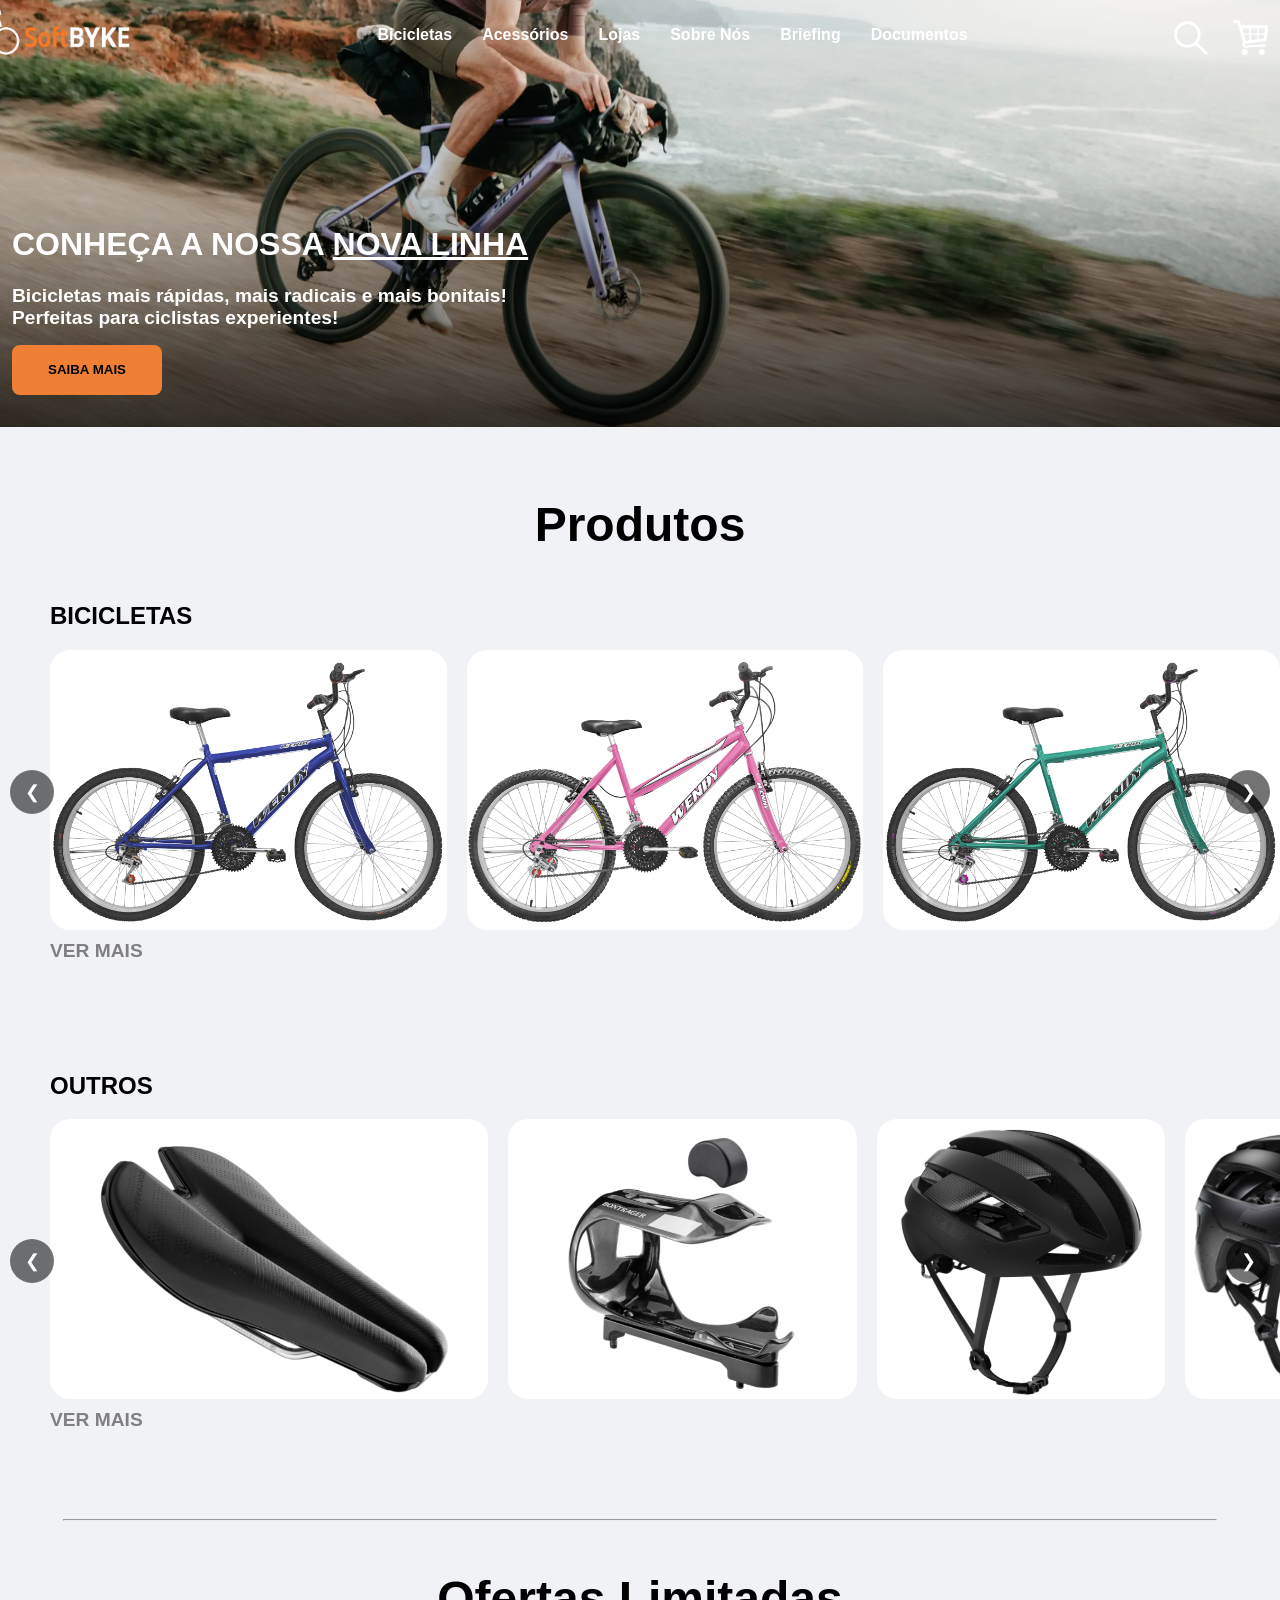
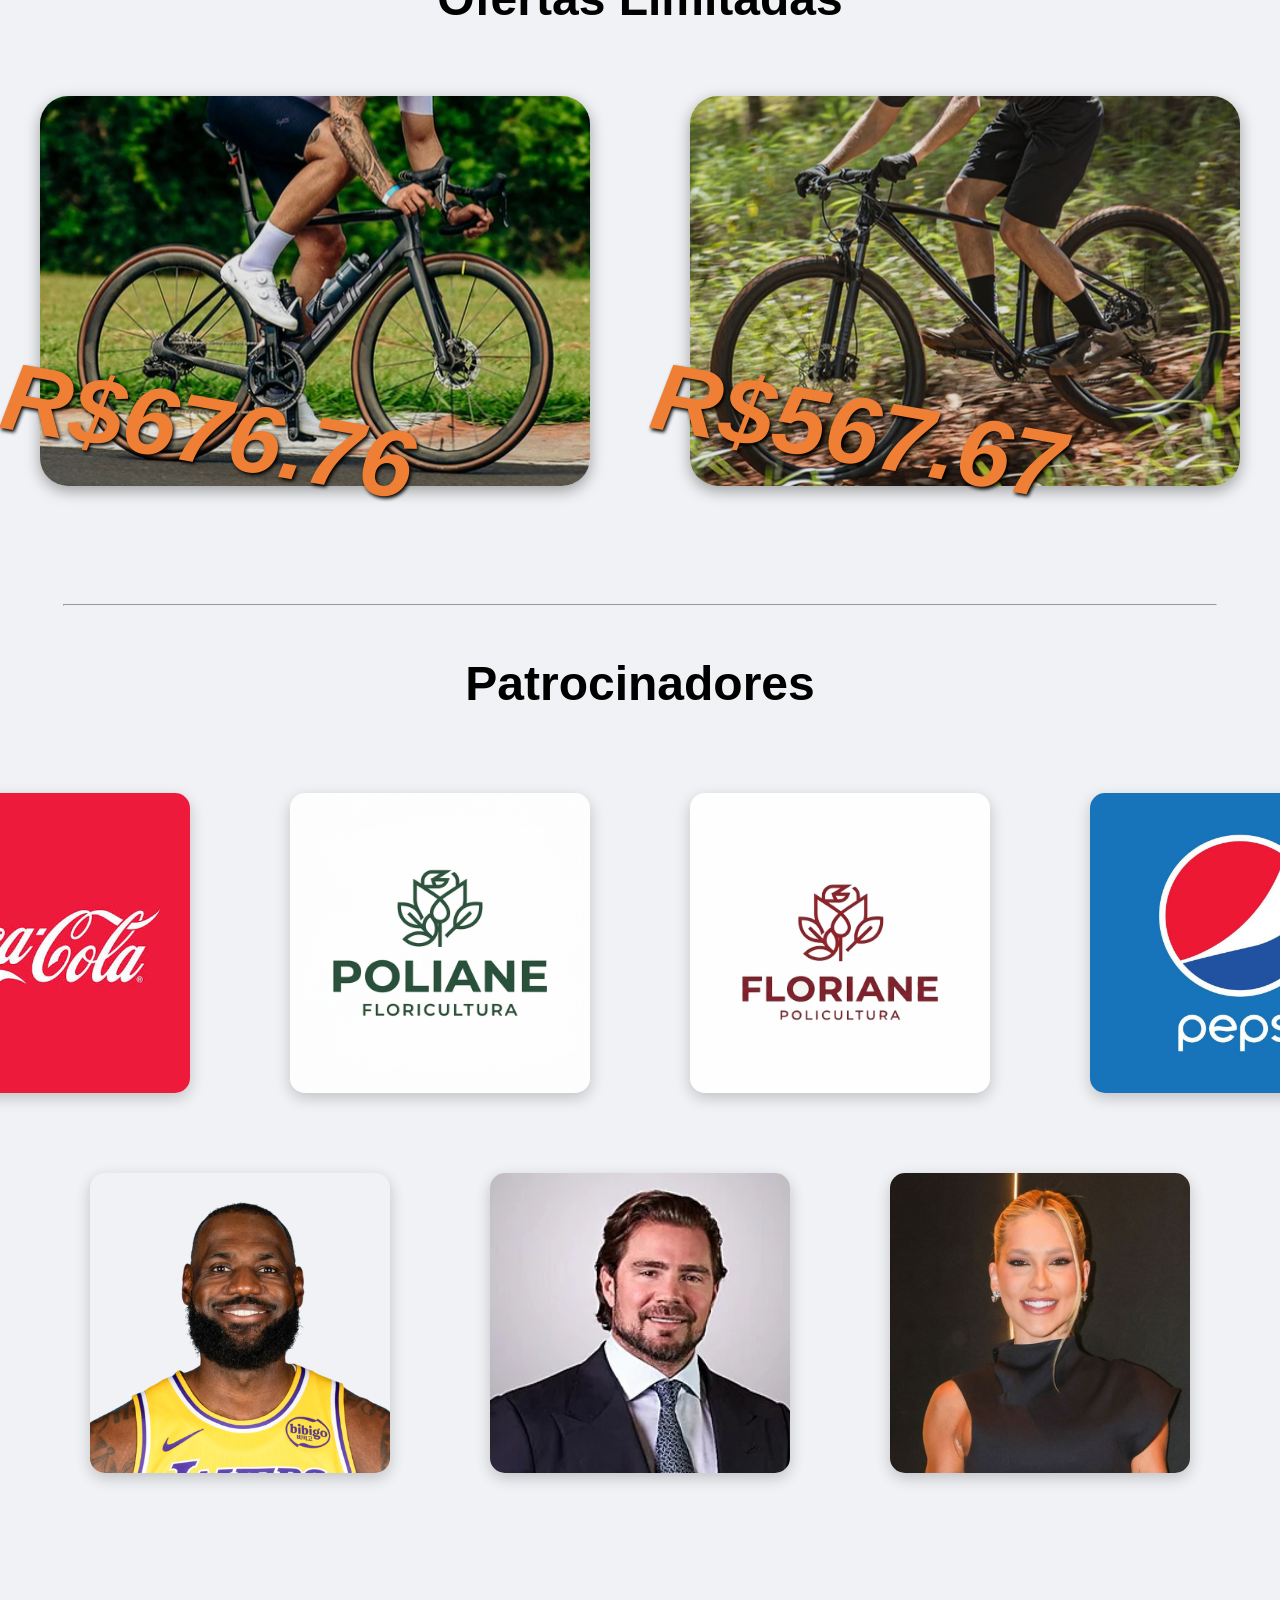
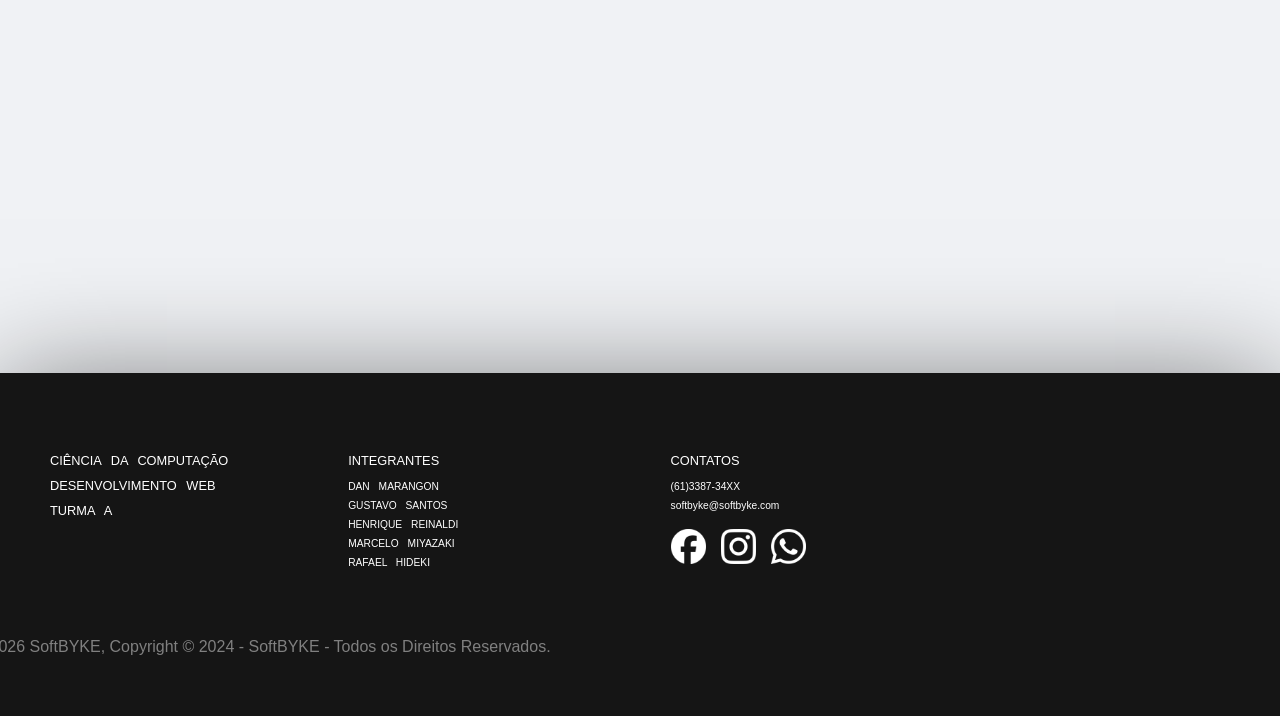
==== index.html @ 1df6458c "juncao henrique + marcelo" ====
<!DOCTYPE html>
<html lang="en">

<head>
    <meta charset="UTF-8">
    <meta name="viewport" content="width=device-width, initial-scale=1.0">
    <title>SOFTBYKE WEBSITE</title>
    <link rel="stylesheet" href="style.css">
</head>

<body>

    <header id="site-header">
        <div class="espacado-deitado">
            <a href="index.html"><div id="logo"></div></a>

            <nav>
                <ul class="deitado">
                    <a href="loja/produtos.html"><li>Bicicletas</li></a>
                    <a href="loja/produtos.html"><li>Acessórios</li></a>
                    <a href="loja/lojas.html"><li>Lojas</li></a>
                    <a href="loja/sobrenos.html"><li>Sobre Nós</li></a>
                    <a href="documentos/briefing.html"><li>Briefing</li></a>
                    <a href="documentos/documentos.html"><li>Documentos</li></a>
                </ul>

            </nav>
            <nav id="icons-header">
                <div id="search"></div>
                <div id="shop"></div>
                <div id="profile"></div>
            </nav>
        </div>
    </header>

    <div class="prod-destaque-container">
        <div id="destaque-texto">
            <h1>CONHEÇA A NOSSA <u>NOVA LINHA</u></h1>
            <h2>Bicicletas mais rápidas, mais radicais e mais bonitais!<br>Perfeitas para ciclistas experientes!</h2>
            <button>SAIBA MAIS</button>
        </div>
        <img src="fotos/wide1.png" alt="">
    </div>


    <main>
        <div id="produtos"><!-- COMEÇO PRODUTOS -->

            <h1>Produtos</h1>
            <section>
                <h2>BICICLETAS</h2>
                <div class="carrossel">
                    <button class="seta seta-esquerda" aria-label="Ver bicicletas anteriores" onclick="rolar_vitrine(0)">&#10094;</button>
                    <ul class="vitrine" id="vitrine1">
                        <li><img src="fotos/bike1.png" alt=""></li>
                        <li><img src="fotos/bike2.png" alt=""></li>
                        <li><img src="fotos/bike3.png" alt=""></li>
                        <li><img src="fotos/bike4.png" alt=""></li>
                        <li><img src="fotos/bike5.png" alt=""></li>
                        <li><img src="fotos/bike6.png" alt=""></li>
                        <li><img src="fotos/bike7.png" alt=""></li>
                        <li><img src="fotos/bike8.png" alt=""></li>
                        <li><img src="fotos/bike9.png" alt=""></li>
                        <li><img src="fotos/bike10.png" alt=""></li>

                    </ul>
                    <button class="seta seta-direita" aria-label="Ver proximas bicicletas" onclick="rolar_vitrine(1)">&#10095;</button>
                </div>
                <h3>VER MAIS</h2>

            </section>

            <section style="margin-top: 110px;">
                <h2>OUTROS</h2>
                <div class="carrossel">
                    <button class="seta seta-esquerda" aria-label="Ver pecas anteriores" onclick="rolar_vitrine(2)">&#10094;</button>
                    <ul class="vitrine" id="vitrine2">
                        <li><img src="fotos/peca1.png" alt=""></li>
                        <li><img src="fotos/peca2.png" alt=""></li>
                        <li><img src="fotos/peca3.png" alt=""></li>
                        <li><img src="fotos/peca4.png" alt=""></li>
                        <li><img src="fotos/peca5.png" alt=""></li>
                        <li><img src="fotos/peca6.png" alt=""></li>
                        <li><img src="fotos/peca7.png" alt=""></li>

                    </ul>
                    <button class="seta seta-direita" aria-label="Ver proximas pecas" onclick="rolar_vitrine(3)">&#10095;</button>
                </div>
                <h3>VER MAIS</h2>

            </section>
        </div><!-- FINAL DOS PRODUTOS -->

        <br><hr>

        <div ><!-- COMEÇO DAS OFERTAS LIMITADAS -->
            <h1 style="margin-bottom: 70px;">Ofertas Limitadas</h1>
            <div id="ofertas">
                <div id="coluna">
                    <div id="oferta1"></div>
                    <i><h3>R$676.76</h3></i>
                    
                </div>
                
                <div id="coluna">
                    <div id="oferta2"></div>
                    <i><h3>R$567.67</h3></i>
                    
                </div>

            </div>
        </div><!-- FINAL DAS OFERTAS -->

        <br><hr style="margin-top: 100px;">

        <div ><!-- COMEÇO DOS PATROCINADORES -->
            <h1>Patrocinadores</h1>

            <div id="patrocinadores">
                <a href="https://www.coca-cola.com/br/pt" target="_blank"><div id="coca"></div></a>
                <a href="https://www.instagram.com/floravivaff/reel/Dcb1T4_AxJu/" target="_blank"><div id="poliane"></div></a>
                <a href="https://www.instagram.com/floravivaff/reel/DNN-ecENQz2/" target="_blank"><div id="floriane"></div></a>
                <a href="https://www.facebook.com/PepsiBrasil" target="_blank"><div id="pepsi"></div></a>
            </div>
            <div id="patrocinadores">
                <a href="https://www.instagram.com/kingjames/" target="_blank"><div id="lebon"></div></a>
                <a href="https://noticias.uol.com.br/politica/ultimas-noticias/2026/09/09/dino-mendonca-vorcaro-policia-federal.ghtm" target="_blank"><div id="vorcaro"></div></a>
                <a href="https://www.instagram.com/virginia/?hl=pt-br" target="_blank"><div id="virginia"></div></a>
            </div>
        </div><!-- FINAL DOS PATROCINADORES -->


    </main>

    <footer>
        <div class="footer-col" style="margin-left: 50px;">
            <h3>CIÊNCIA DA COMPUTAÇÃO</h3>
            <h3>DESENVOLVIMENTO WEB</h3>
            <h3>TURMA A</h3>
        </div>
        
        <div class="footer-col">
            <h3 style="margin-bottom: 5px;">INTEGRANTES</h3>
            <h4>DAN MARANGON</h4>
            <h4>GUSTAVO SANTOS</h4>
            <h4>HENRIQUE REINALDI</h4>
            <h4>MARCELO MIYAZAKI</h4>
            <h4>RAFAEL HIDEKI</h4>
            <p class="copyright">© 2026 SoftBYKE, Copyright © 2024 - SoftBYKE - Todos os Direitos Reservados.</p>
        </div>

        <div class="footer-col">
            <h3 style="margin-bottom: 5px;">CONTATOS</h3>
            <h4>(61)3387-34XX</h4>
            <h4>softbyke@softbyke.com</h4>
            <br>
            <div id="icons-footer">
                <a href="https://www.facebook.com/Lula/?locale=pt_BR" target="_blank"><div id="face"></div></a>
                <a href="https://www.instagram.com/jairmessiasbolsonaro/" target="_blank"><div id="insta"></div></a>
                <a href="https://wa.me/5561992242098" target="_blank"><div id="zap"></div></a>
            </div>
        </div>

    </footer>

    <script src="script.js"></script>
</body>

</html>
---- style.css ----
body {
    margin: 0;
    padding: 0;
    font-family: sans-serif;
    background-color: #f0f2f5;
}

header {
    position: fixed;
    top: 0;
    width: 100%;
    z-index: 1000;
    padding-top: 10px;
    padding-bottom: 10px;
    font-weight: bold;

    /* ANTES DA TRANSIÇÃO */
    box-shadow: 0 4px 12px rgba(0,0,0,0);
    color: white;
    background-color: rgba(255, 255, 255, 0); 
    
    /* APÓS TRANSIÇÃO */
    transition: background-color 0.3s ease-in-out, color 0.3s ease-in-out;
    }

#site-header.scrolled {
    background-color: rgba(255, 255, 255, 1);
    box-shadow: 0 4px 12px rgba(0,0,0,0.3);
    color: black;
}

.espacado-deitado {
    display: flex;
    justify-content: space-around;
    margin-top: 0;
}

a {
    text-decoration: none;
    color: inherit;
}

#logo{
    width: 180px;
    height: 47px;
    background-image: url(fotos/icons/logo-white.png);
    background-size: cover;
    background-position: center;
    margin-left: -150px;

    transition: background-image 0.3s ease-in-out;
}
#icons-header{
    display: flex;
    gap: 25px;
    margin: 10px -150px 10px 0px;
}
#shop{
    width: 35px;
    height: 35px;
    background-image: url(fotos/icons/shop-white.png);
    background-size: cover;
    background-position: center;

    transition: background-image 0.3s ease-in-out;
}
#profile{
    width: 35px;
    height: 35px;
    background-image: url(fotos/icons/profile-white.png);
    background-size: cover;
    background-position: center;

    transition: background-image 0.3s ease-in-out;
}
#search{
    width: 35px;
    height: 35px;
    background-image: url(fotos/icons/search-white.png);
    background-size: cover;
    background-position: center;

    transition: background-image 0.3s ease-in-out;
}
.prod-destaque-container {
    margin-top: 0px;
    position: relative;
    overflow: hidden;
    aspect-ratio: 21 / 7;
}

.prod-destaque-container img {
    width: 100vw;
    height: 100%;
    object-fit: cover;
    object-position: left bottom;
    display: block;
}

#destaque-texto{
    position: absolute;
    bottom: 0;
    padding: 2.5%;
    color: white;
    width: 100%;
    background: linear-gradient(to top, rgba(0,0,0,0.7), transparent);
}

#destaque-texto h1{
    margin-left: -20px;
    text-align: left;
    font-size: 2.5vw;
}
#destaque-texto h2{
    margin-left: -20px;
    text-align: left;
    font-size: 1.5vw;
}

#destaque-texto button{
    margin-left: -20px;
    width: 150px;
    height: 50px;
    background-color: #EF7F34;
    border: none;
    border-radius: 8px;
    font-weight: bold;
    
    transition: opacity 0.2s ease-in-out;

    &:hover{
    opacity: 60%;
    }
}


footer {
    background-color: #151515;
    padding-top: 70px;
    color: white;
    display: flex;
    box-shadow: 0 10px 110px rgba(0, 0, 0, 0.5);
}

.footer-col{
    display: flex;
    flex-direction: column;
    margin-right: 120px;
    margin-top: 0px;
    margin-bottom: 0px;
    gap: 0px;
}
.footer-col h3{
    font-size: 1vw;
    margin-top: 10px;
    margin-bottom: 0px;
    font-weight: lighter;
    word-spacing: 6px;
}

.footer-col h4{
    font-size: 0.8vw;
    margin-top: 8px;
    margin-bottom: 0px;
    font-weight: lighter;
    word-spacing: 6px;
}

.copyright{
    color: grey;
    margin-top: 70px;
    margin-bottom: 60px;
    margin-left: -374.92px;
}

#icons-footer{
    display: flex;
    gap: 15px;
}

#face{
    width: 35px;
    height: 35px;
    background-image: url(fotos/icons/face.png);
    background-size: cover;
    background-position: center;
}
#insta{
    width: 35px;
    height: 35px;
    background-image: url(fotos/icons/insta.png);
    background-size: cover;
    background-position: center;
}
#zap{
    width: 35px;
    height: 35px;
    background-image: url(fotos/icons/zap.png);
    background-size: cover;
    background-position: center;
}

.deitado {

    list-style: none;
    display: flex;
    gap: 30px;

}

main {
    margin-top: 70px;
    padding: 0;
    margin-bottom: 500px;
}

h1 {
    text-align: center;
    font-size: 3rem;
}

/* Definição da classe para usar na lista de bicicletas*/
#produtos section{
    margin-left: 50px;
    margin-top: 50px;

    /* TIRAR SCROLLBAR */
    scrollbar-width: none; 
    -ms-overflow-style: none; 
}

.vitrine::-webkit-scrollbar {
  display: none;
}

#produtos h2{
    font-size: 1.5rem;
}
#produtos h3{
    margin-top: -10px;
    color: grey;
    font-size: 1.2rem;
}
.vitrine img {
    height: 280px;
    margin-right: 20px;
    margin-left: 0px;
    object-fit: contain;
    border-radius: 20px;
}

.vitrine {
    margin-left: 0px;
    padding-left: 0px;
    list-style: none;
    display: flex;
    gap: 0px;
    overflow-x: auto;
    scroll-behavior: smooth;
}

/* classe para que o flex não esprema as imagens */
.vitrine li {
    flex-shrink: 0;
}

.carrossel {
    position: relative;
}

.seta {
    position: absolute;
    top: 50%;
    transform: translateY(-50%);
    z-index: 2;

    /* aparencia do botao */
    width: 44px;
    height: 44px;
    border: none;
    border-radius: 50%;
    background-color: rgba(0, 0, 0, 0.55);
    color: white;
    font-size: 18px;
    cursor: pointer;

}

.seta-esquerda {
    left: -40px;
}

.seta-direita {
    right: 10px;
}
.seta:hover {
    background-color: rgba(0, 0, 0, 0.85);
}

hr{
    width: 90%;
    margin-top: 50px;
    margin-bottom: 50px;
    margin-left: auto;
    margin-right: auto;
}

/* OFERTAS LIMITADAS */
#ofertas{
    display: flex;
    justify-content: center;
    gap: 100px;
}

#oferta1{
    width: 550px;
    height: 390px;
    background-image: url(fotos/modelo1.png);
    background-size: cover;
    background-position: bottom;
    border-radius: 28px;
    box-shadow: rgba(0, 0, 0, 0.35) 0px 5px 15px;
}
#oferta2{
    width: 550px;
    height: 390px;
    background-image: url(fotos/modelo2.png);
    background-size: cover;
    background-position: bottom;
    border-radius: 28px;
    box-shadow: rgba(0, 0, 0, 0.35) 0px 5px 15px;
}

#coluna{
    display: flex;
    flex-direction: column;
}

#coluna h3{
    font-family: Impact, Haettenschweiler, 'Arial Narrow Bold', sans-serif;
    font-size: 6rem;
    font-weight: bold;
    margin-top: -110px;
    color: #EF7F34;
    margin-left: -40px;
    rotate: 10deg;
    position: absolute;
    z-index: 900;
    text-shadow: 2px 2px 4px rgba(0, 0, 0, 1);
}
#patrocinadores{
    display: flex;
    gap: 100px;
    justify-content: center;
    padding-top: 50px;
    margin-bottom: 30px;
}
#coca{
    width: 300px;
    height: 300px;
    background-image: url(fotos/sponsor/coca.jpg);
    background-size: cover;
    background-position: center;
    border-radius: 15px;
    box-shadow: rgba(0, 0, 0, 0.2) 0px 5px 15px;
}
#poliane{
    width: 300px;
    height: 300px;
    background-image: url(fotos/sponsor/poliane.jpg);
    background-size: cover;
    background-position: center;
    border-radius: 15px;
    box-shadow: rgba(0, 0, 0, 0.2) 0px 5px 15px;
}
#floriane{
    width: 300px;
    height: 300px;
    background-image: url(fotos/sponsor/floriane.jpg);
    background-size: cover;
    background-position: center;
    border-radius: 15px;
    box-shadow: rgba(0, 0, 0, 0.2) 0px 5px 15px;
}
#pepsi{
    width: 300px;
    height: 300px;
    background-image: url(fotos/sponsor/pepsi.jpg);
    background-size: cover;
    background-position: center;
    border-radius: 15px;
    box-shadow: rgba(0, 0, 0, 0.2) 0px 5px 15px;
}
#lebon{
    width: 300px;
    height: 300px;
    background-image: url(fotos/sponsor/lebon.png);
    background-size: cover;
    background-position: center;
    border-radius: 15px;
    box-shadow: rgba(0, 0, 0, 0.2) 0px 5px 15px;
}
#vorcaro{
    width: 300px;
    height: 300px;
    background-image: url(fotos/sponsor/vorcaro.jpg);
    background-size: cover;
    background-position: top;
    border-radius: 15px;
    box-shadow: rgba(0, 0, 0, 0.2) 0px 5px 15px;
}
#virginia{
    width: 300px;
    height: 300px;
    background-image: url(fotos/sponsor/virginia.jpg);
    background-size: cover;
    background-position: top;
    border-radius: 15px;
    box-shadow: rgba(0, 0, 0, 0.2) 0px 5px 15px;
}
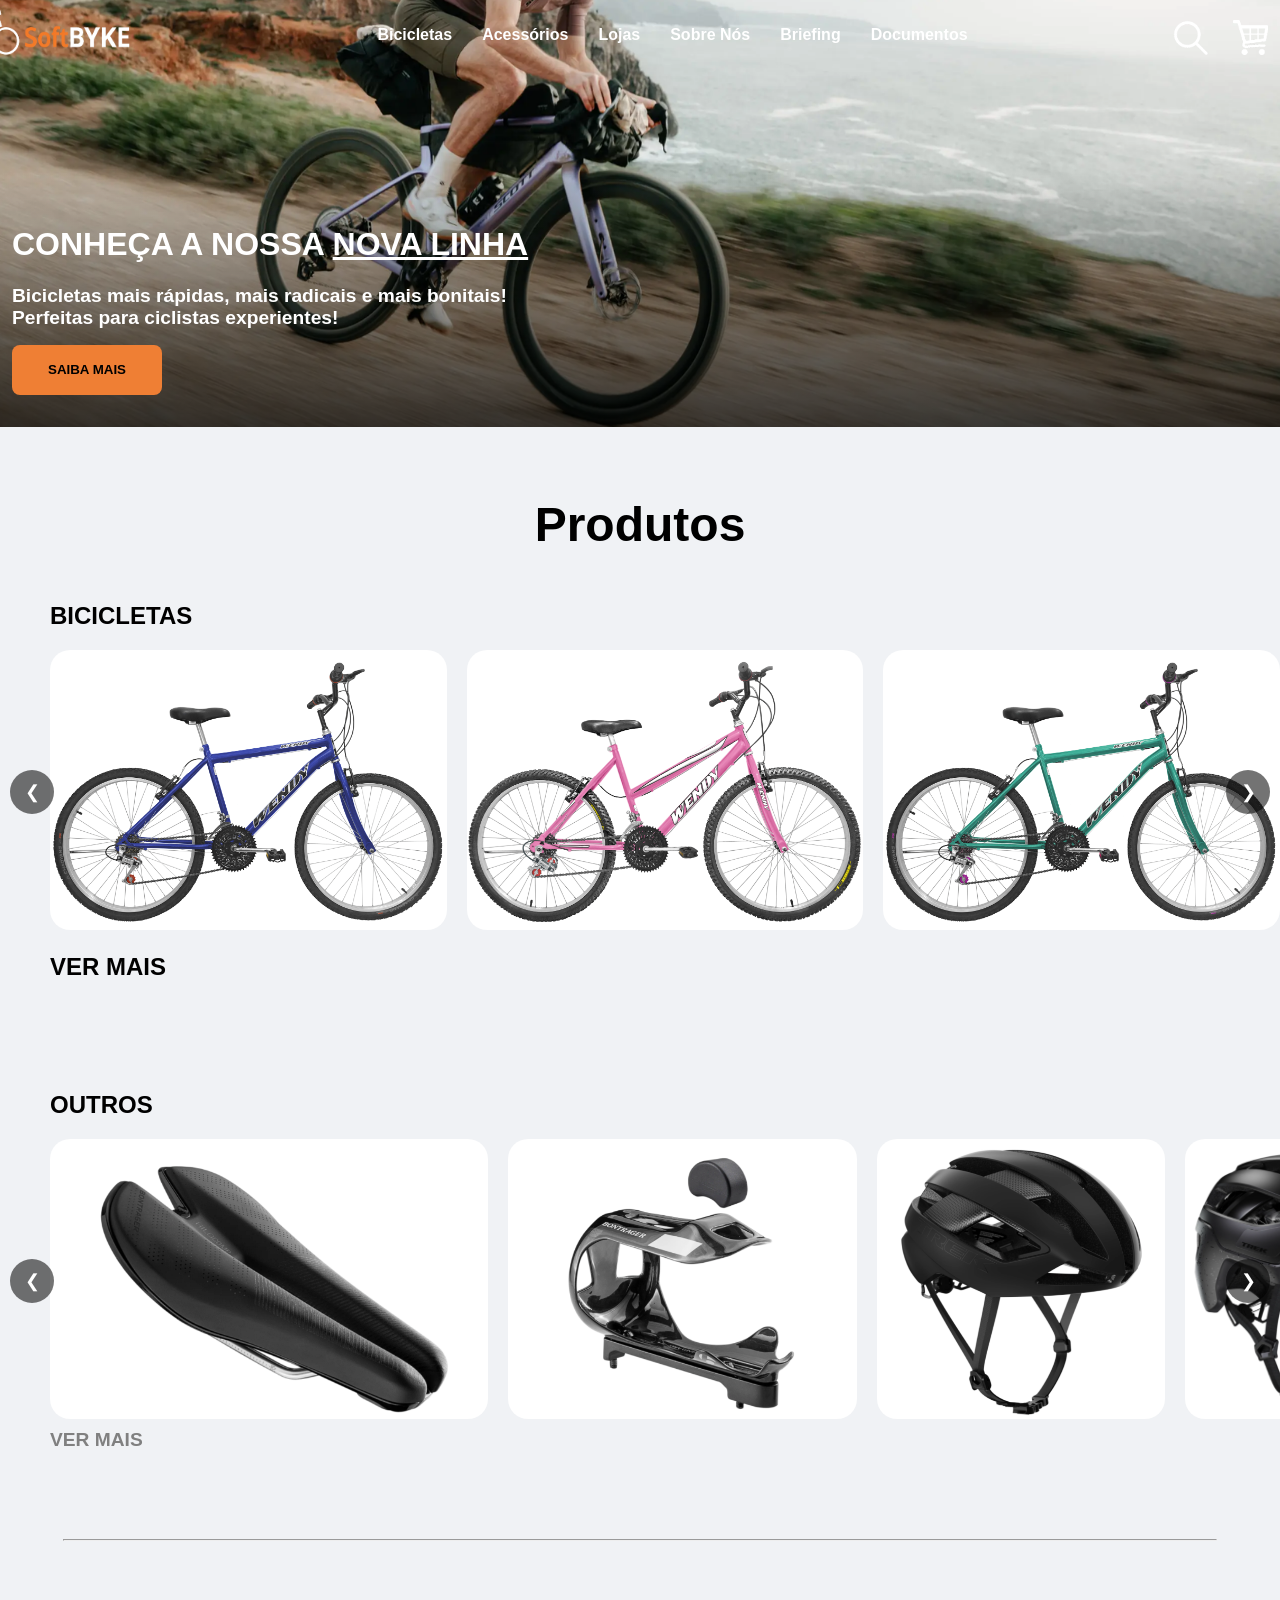
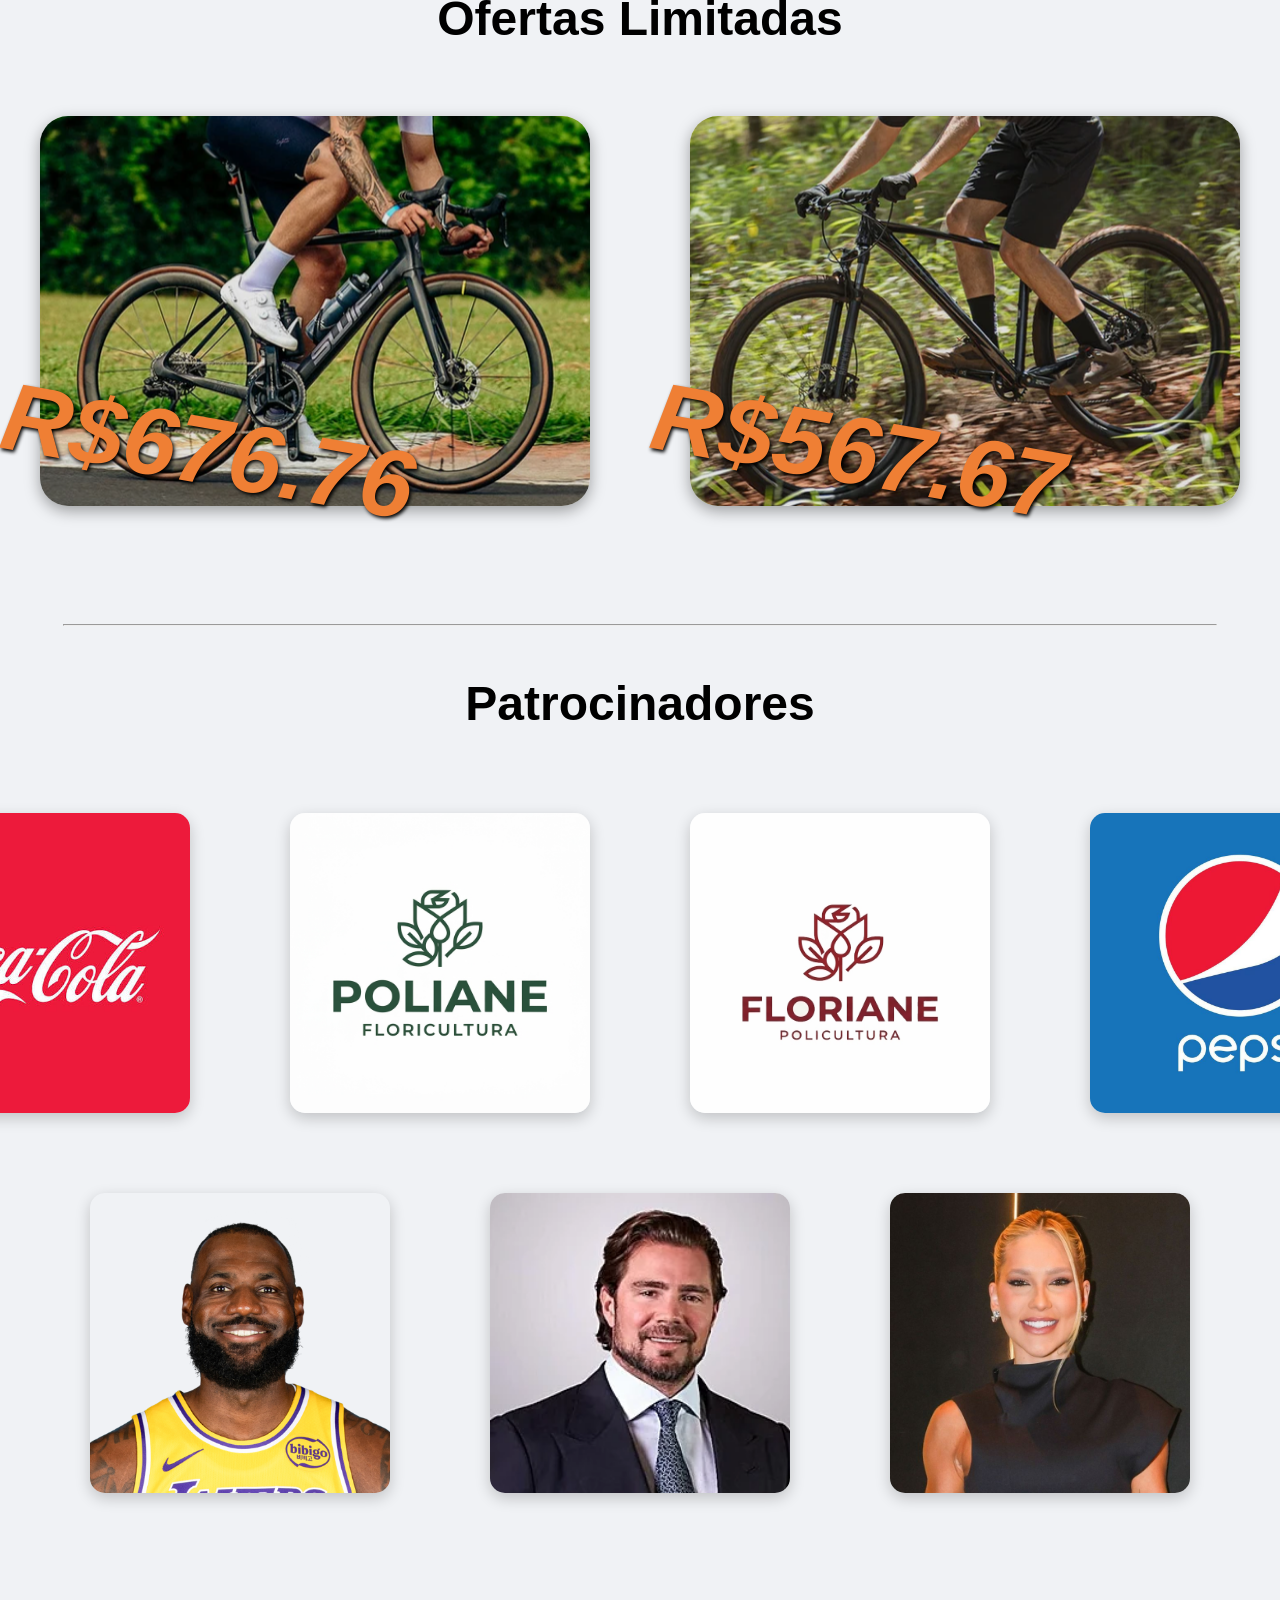
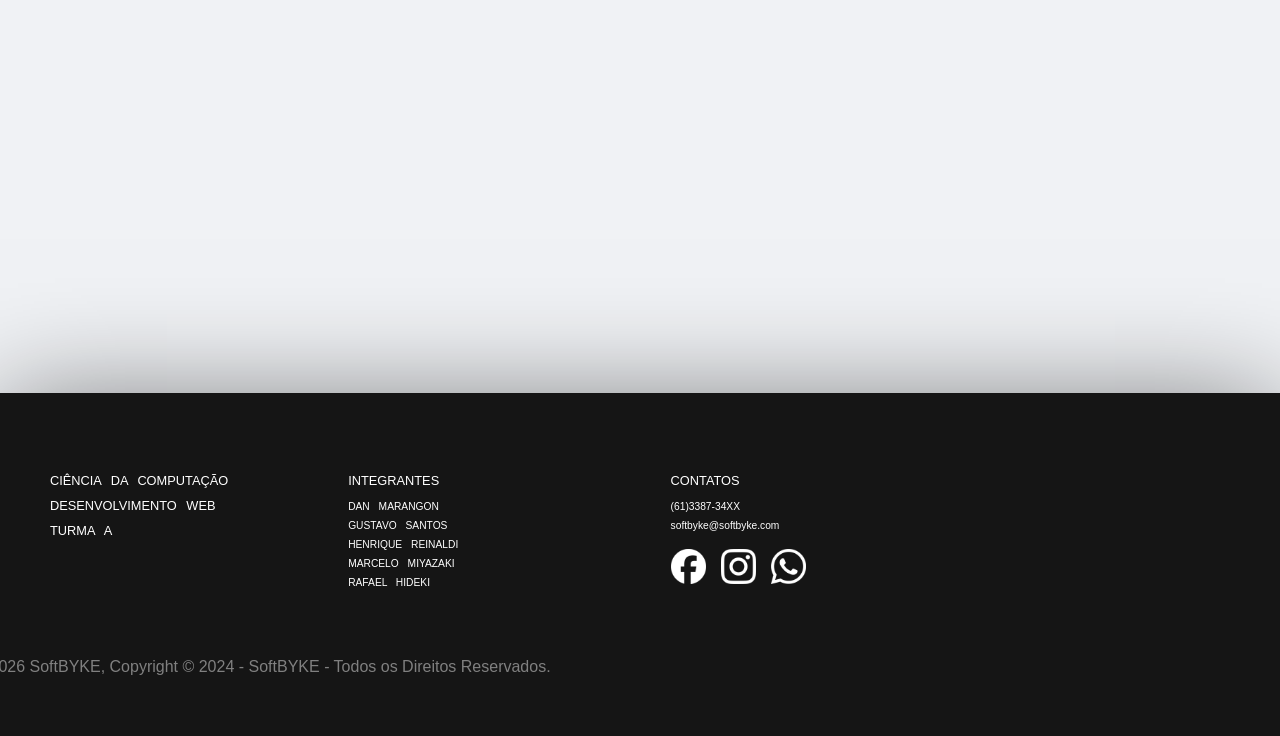
==== commit 7e746435: "correcao gramatical do h2" ====
--- a/index.html
+++ b/index.html
@@ -5,23 +5,37 @@
     <meta charset="UTF-8">
     <meta name="viewport" content="width=device-width, initial-scale=1.0">
     <title>SOFTBYKE WEBSITE</title>
-    <link rel="stylesheet" href="style.css">
+    <link rel="stylesheet" href="css/index.css">
 </head>
 
 <body>
 
     <header id="site-header">
         <div class="espacado-deitado">
-            <a href="index.html"><div id="logo"></div></a>
+            <a href="index.html">
+                <div id="logo"></div>
+            </a>
 
             <nav>
                 <ul class="deitado">
-                    <a href="loja/produtos.html"><li>Bicicletas</li></a>
-                    <a href="loja/produtos.html"><li>Acessórios</li></a>
-                    <a href="loja/lojas.html"><li>Lojas</li></a>
-                    <a href="loja/sobrenos.html"><li>Sobre Nós</li></a>
-                    <a href="documentos/briefing.html"><li>Briefing</li></a>
-                    <a href="documentos/documentos.html"><li>Documentos</li></a>
+                    <a href="bicicletas.html">
+                        <li>Bicicletas</li>
+                    </a>
+                    <a href="acessorios.html">
+                        <li>Acessórios</li>
+                    </a>
+                    <a href="lojas.html">
+                        <li>Lojas</li>
+                    </a>
+                    <a href="sobrenos.html">
+                        <li>Sobre Nós</li>
+                    </a>
+                    <a href="briefing.html">
+                        <li>Briefing</li>
+                    </a>
+                    <a href="documentos.html">
+                        <li>Documentos</li>
+                    </a>
                 </ul>
 
             </nav>
@@ -50,7 +64,8 @@
             <section>
                 <h2>BICICLETAS</h2>
                 <div class="carrossel">
-                    <button class="seta seta-esquerda" aria-label="Ver bicicletas anteriores" onclick="rolar_vitrine(0)">&#10094;</button>
+                    <button class="seta seta-esquerda" aria-label="Ver bicicletas anteriores"
+                        onclick="rolar_vitrine(0)">&#10094;</button>
                     <ul class="vitrine" id="vitrine1">
                         <li><img src="fotos/bike1.png" alt=""></li>
                         <li><img src="fotos/bike2.png" alt=""></li>
@@ -64,16 +79,18 @@
                         <li><img src="fotos/bike10.png" alt=""></li>
 
                     </ul>
-                    <button class="seta seta-direita" aria-label="Ver proximas bicicletas" onclick="rolar_vitrine(1)">&#10095;</button>
-                </div>
-                <h3>VER MAIS</h2>
+                    <button class="seta seta-direita" aria-label="Ver proximas bicicletas"
+                        onclick="rolar_vitrine(1)">&#10095;</button>
+                </div>
+                <h2>VER MAIS</h2>
 
             </section>
 
             <section style="margin-top: 110px;">
                 <h2>OUTROS</h2>
                 <div class="carrossel">
-                    <button class="seta seta-esquerda" aria-label="Ver pecas anteriores" onclick="rolar_vitrine(2)">&#10094;</button>
+                    <button class="seta seta-esquerda" aria-label="Ver pecas anteriores"
+                        onclick="rolar_vitrine(2)">&#10094;</button>
                     <ul class="vitrine" id="vitrine2">
                         <li><img src="fotos/peca1.png" alt=""></li>
                         <li><img src="fotos/peca2.png" alt=""></li>
@@ -84,48 +101,70 @@
                         <li><img src="fotos/peca7.png" alt=""></li>
 
                     </ul>
-                    <button class="seta seta-direita" aria-label="Ver proximas pecas" onclick="rolar_vitrine(3)">&#10095;</button>
+                    <button class="seta seta-direita" aria-label="Ver proximas pecas"
+                        onclick="rolar_vitrine(3)">&#10095;</button>
                 </div>
                 <h3>VER MAIS</h2>
 
             </section>
         </div><!-- FINAL DOS PRODUTOS -->
 
-        <br><hr>
-
-        <div ><!-- COMEÇO DAS OFERTAS LIMITADAS -->
+        <br>
+        <hr>
+
+        <div><!-- COMEÇO DAS OFERTAS LIMITADAS -->
             <h1 style="margin-bottom: 70px;">Ofertas Limitadas</h1>
             <div id="ofertas">
                 <div id="coluna">
                     <div id="oferta1"></div>
-                    <i><h3>R$676.76</h3></i>
-                    
-                </div>
-                
+                    <i>
+                        <h3>R$676.76</h3>
+                    </i>
+
+                </div>
+
                 <div id="coluna">
                     <div id="oferta2"></div>
-                    <i><h3>R$567.67</h3></i>
-                    
+                    <i>
+                        <h3>R$567.67</h3>
+                    </i>
+
                 </div>
 
             </div>
         </div><!-- FINAL DAS OFERTAS -->
 
-        <br><hr style="margin-top: 100px;">
-
-        <div ><!-- COMEÇO DOS PATROCINADORES -->
+        <br>
+        <hr style="margin-top: 100px;">
+
+        <div><!-- COMEÇO DOS PATROCINADORES -->
             <h1>Patrocinadores</h1>
 
             <div id="patrocinadores">
-                <a href="https://www.coca-cola.com/br/pt" target="_blank"><div id="coca"></div></a>
-                <a href="https://www.instagram.com/floravivaff/reel/Dcb1T4_AxJu/" target="_blank"><div id="poliane"></div></a>
-                <a href="https://www.instagram.com/floravivaff/reel/DNN-ecENQz2/" target="_blank"><div id="floriane"></div></a>
-                <a href="https://www.facebook.com/PepsiBrasil" target="_blank"><div id="pepsi"></div></a>
+                <a href="https://www.coca-cola.com/br/pt" target="_blank">
+                    <div id="coca"></div>
+                </a>
+                <a href="https://www.instagram.com/floravivaff/reel/Dcb1T4_AxJu/" target="_blank">
+                    <div id="poliane"></div>
+                </a>
+                <a href="https://www.instagram.com/floravivaff/reel/DNN-ecENQz2/" target="_blank">
+                    <div id="floriane"></div>
+                </a>
+                <a href="https://www.facebook.com/PepsiBrasil" target="_blank">
+                    <div id="pepsi"></div>
+                </a>
             </div>
             <div id="patrocinadores">
-                <a href="https://www.instagram.com/kingjames/" target="_blank"><div id="lebon"></div></a>
-                <a href="https://noticias.uol.com.br/politica/ultimas-noticias/2026/09/09/dino-mendonca-vorcaro-policia-federal.ghtm" target="_blank"><div id="vorcaro"></div></a>
-                <a href="https://www.instagram.com/virginia/?hl=pt-br" target="_blank"><div id="virginia"></div></a>
+                <a href="https://www.instagram.com/kingjames/" target="_blank">
+                    <div id="lebon"></div>
+                </a>
+                <a href="https://noticias.uol.com.br/politica/ultimas-noticias/2026/09/09/dino-mendonca-vorcaro-policia-federal.ghtm"
+                    target="_blank">
+                    <div id="vorcaro"></div>
+                </a>
+                <a href="https://www.instagram.com/virginia/?hl=pt-br" target="_blank">
+                    <div id="virginia"></div>
+                </a>
             </div>
         </div><!-- FINAL DOS PATROCINADORES -->
 
@@ -138,7 +177,7 @@
             <h3>DESENVOLVIMENTO WEB</h3>
             <h3>TURMA A</h3>
         </div>
-        
+
         <div class="footer-col">
             <h3 style="margin-bottom: 5px;">INTEGRANTES</h3>
             <h4>DAN MARANGON</h4>
@@ -155,15 +194,21 @@
             <h4>softbyke@softbyke.com</h4>
             <br>
             <div id="icons-footer">
-                <a href="https://www.facebook.com/Lula/?locale=pt_BR" target="_blank"><div id="face"></div></a>
-                <a href="https://www.instagram.com/jairmessiasbolsonaro/" target="_blank"><div id="insta"></div></a>
-                <a href="https://wa.me/5561992242098" target="_blank"><div id="zap"></div></a>
+                <a href="https://www.facebook.com/Lula/?locale=pt_BR" target="_blank">
+                    <div id="face"></div>
+                </a>
+                <a href="https://www.instagram.com/jairmessiasbolsonaro/" target="_blank">
+                    <div id="insta"></div>
+                </a>
+                <a href="https://wa.me/5561992242098" target="_blank">
+                    <div id="zap"></div>
+                </a>
             </div>
         </div>
 
     </footer>
 
-    <script src="script.js"></script>
+    <script src="javascript/index.js"></script>
 </body>
 
 </html>
--- a/css/index.css
+++ b/css/index.css
@@ -0,0 +1,433 @@
+body {
+    margin: 0;
+    padding: 0;
+    font-family: sans-serif;
+    background-color: #f0f2f5;
+}
+/* HEADER */
+/* HEADER */
+/* HEADER */
+
+header {
+    position: fixed;
+    top: 0;
+    width: 100%;
+    z-index: 1000;
+    padding-top: 10px;
+    padding-bottom: 10px;
+    font-weight: bold;
+
+    /* ANTES DA TRANSIÇÃO */
+    box-shadow: 0 4px 12px rgba(0,0,0,0);
+    color: white;
+    background-color: rgba(255, 255, 255, 0); 
+    
+    /* APÓS TRANSIÇÃO */
+    transition: background-color 0.3s ease-in-out, color 0.3s ease-in-out;
+    }
+
+#site-header.scrolled {
+    background-color: rgba(255, 255, 255, 1);
+    box-shadow: 0 4px 12px rgba(0,0,0,0.3);
+    color: black;
+}
+
+.espacado-deitado {
+    display: flex;
+    justify-content: space-around;
+    margin-top: 0;
+}
+.deitado {
+
+    list-style: none;
+    display: flex;
+    gap: 30px;
+
+}
+a {
+    text-decoration: none;
+    color: inherit;
+}
+
+#logo{
+    width: 180px;
+    height: 47px;
+    background-image: url(../fotos/icons/logo-white.png);
+    background-size: cover;
+    background-position: center;
+    margin-left: -150px;
+
+    transition: background-image 0.3s ease-in-out;
+}
+#icons-header{
+    display: flex;
+    gap: 25px;
+    margin: 10px -150px 10px 0px;
+}
+#shop{
+    width: 35px;
+    height: 35px;
+    background-image: url(../fotos/icons/shop-white.png);
+    background-size: cover;
+    background-position: center;
+
+    transition: background-image 0.3s ease-in-out;
+}
+#profile{
+    width: 35px;
+    height: 35px;
+    background-image: url(../fotos/icons/profile-white.png);
+    background-size: cover;
+    background-position: center;
+
+    transition: background-image 0.3s ease-in-out;
+}
+#search{
+    width: 35px;
+    height: 35px;
+    background-image: url(../fotos/icons/search-white.png);
+    background-size: cover;
+    background-position: center;
+
+    transition: background-image 0.3s ease-in-out;
+}
+
+/* FOOTER */
+/* FOOTER */
+/* FOOTER */
+
+footer {
+    background-color: #151515;
+    padding-top: 70px;
+    color: white;
+    display: flex;
+    box-shadow: 0 10px 110px rgba(0, 0, 0, 0.5);
+}
+
+.footer-col{
+    display: flex;
+    flex-direction: column;
+    margin-right: 120px;
+    margin-top: 0px;
+    margin-bottom: 0px;
+    gap: 0px;
+}
+.footer-col h3{
+    font-size: 1vw;
+    margin-top: 10px;
+    margin-bottom: 0px;
+    font-weight: lighter;
+    word-spacing: 6px;
+}
+
+.footer-col h4{
+    font-size: 0.8vw;
+    margin-top: 8px;
+    margin-bottom: 0px;
+    font-weight: lighter;
+    word-spacing: 6px;
+}
+
+.copyright{
+    color: grey;
+    margin-top: 70px;
+    margin-bottom: 60px;
+    margin-left: -374.92px;
+}
+
+#icons-footer{
+    display: flex;
+    gap: 15px;
+}
+
+#face{
+    width: 35px;
+    height: 35px;
+    background-image: url(../fotos/icons/face.png);
+    background-size: cover;
+    background-position: center;
+}
+#insta{
+    width: 35px;
+    height: 35px;
+    background-image: url(../fotos/icons/insta.png);
+    background-size: cover;
+    background-position: center;
+}
+#zap{
+    width: 35px;
+    height: 35px;
+    background-image: url(../fotos/icons/zap.png);
+    background-size: cover;
+    background-position: center;
+}
+
+/* IMAGEM ULTRA WIDE DESTAQUE */
+/* IMAGEM ULTRA WIDE DESTAQUE */
+/* IMAGEM ULTRA WIDE DESTAQUE */
+
+.prod-destaque-container {
+    margin-top: 0px;
+    position: relative;
+    overflow: hidden;
+    aspect-ratio: 21 / 7;
+}
+
+.prod-destaque-container img {
+    width: 100vw;
+    height: 100%;
+    object-fit: cover;
+    object-position: left bottom;
+    display: block;
+}
+
+#destaque-texto{
+    position: absolute;
+    bottom: 0;
+    padding: 2.5%;
+    color: white;
+    width: 100%;
+    background: linear-gradient(to top, rgba(0,0,0,0.7), transparent);
+}
+
+#destaque-texto h1{
+    margin-left: -20px;
+    text-align: left;
+    font-size: 2.5vw;
+}
+#destaque-texto h2{
+    margin-left: -20px;
+    text-align: left;
+    font-size: 1.5vw;
+}
+
+#destaque-texto button{
+    margin-left: -20px;
+    width: 150px;
+    height: 50px;
+    background-color: #EF7F34;
+    border: none;
+    border-radius: 8px;
+    font-weight: bold;
+    
+    transition: opacity 0.2s ease-in-out;
+
+    &:hover{
+    opacity: 60%;
+    }
+}
+
+/* MAIN */
+/* MAIN */
+/* MAIN */
+
+main {
+    margin-top: 70px;
+    padding: 0;
+    margin-bottom: 500px;
+}
+
+h1 {
+    text-align: center;
+    font-size: 3rem;
+}
+
+/* Definição da classe para usar na lista de bicicletas*/
+#produtos section{
+    margin-left: 50px;
+    margin-top: 50px;
+
+    /* TIRAR SCROLLBAR */
+    scrollbar-width: none; 
+    -ms-overflow-style: none; 
+}
+
+.vitrine::-webkit-scrollbar {
+  display: none;
+}
+
+#produtos h2{
+    font-size: 1.5rem;
+}
+#produtos h3{
+    margin-top: -10px;
+    color: grey;
+    font-size: 1.2rem;
+}
+.vitrine img {
+    height: 280px;
+    margin-right: 20px;
+    margin-left: 0px;
+    object-fit: contain;
+    border-radius: 20px;
+}
+
+.vitrine {
+    margin-left: 0px;
+    padding-left: 0px;
+    list-style: none;
+    display: flex;
+    gap: 0px;
+    overflow-x: auto;
+    scroll-behavior: smooth;
+}
+
+/* classe para que o flex não esprema as imagens */
+.vitrine li {
+    flex-shrink: 0;
+}
+
+.carrossel {
+    position: relative;
+}
+
+.seta {
+    position: absolute;
+    top: 50%;
+    transform: translateY(-50%);
+    z-index: 2;
+
+    /* aparencia do botao */
+    width: 44px;
+    height: 44px;
+    border: none;
+    border-radius: 50%;
+    background-color: rgba(0, 0, 0, 0.55);
+    color: white;
+    font-size: 18px;
+    cursor: pointer;
+
+}
+
+.seta-esquerda {
+    left: -40px;
+}
+
+.seta-direita {
+    right: 10px;
+}
+.seta:hover {
+    background-color: rgba(0, 0, 0, 0.85);
+}
+
+hr{
+    width: 90%;
+    margin-top: 50px;
+    margin-bottom: 50px;
+    margin-left: auto;
+    margin-right: auto;
+}
+
+/* OFERTAS LIMITADAS */
+#ofertas{
+    display: flex;
+    justify-content: center;
+    gap: 100px;
+}
+
+#oferta1{
+    width: 550px;
+    height: 390px;
+    background-image: url(../fotos/modelo1.png);
+    background-size: cover;
+    background-position: bottom;
+    border-radius: 28px;
+    box-shadow: rgba(0, 0, 0, 0.35) 0px 5px 15px;
+}
+#oferta2{
+    width: 550px;
+    height: 390px;
+    background-image: url(../fotos/modelo2.png);
+    background-size: cover;
+    background-position: bottom;
+    border-radius: 28px;
+    box-shadow: rgba(0, 0, 0, 0.35) 0px 5px 15px;
+}
+
+#coluna{
+    display: flex;
+    flex-direction: column;
+}
+
+#coluna h3{
+    font-family: Impact, Haettenschweiler, 'Arial Narrow Bold', sans-serif;
+    font-size: 6rem;
+    font-weight: bold;
+    margin-top: -110px;
+    color: #EF7F34;
+    margin-left: -40px;
+    rotate: 10deg;
+    position: absolute;
+    z-index: 900;
+    text-shadow: 2px 2px 4px rgba(0, 0, 0, 1);
+}
+#patrocinadores{
+    display: flex;
+    gap: 100px;
+    justify-content: center;
+    padding-top: 50px;
+    margin-bottom: 30px;
+}
+#coca{
+    width: 300px;
+    height: 300px;
+    background-image: url(../fotos/sponsor/coca.jpg);
+    background-size: cover;
+    background-position: center;
+    border-radius: 15px;
+    box-shadow: rgba(0, 0, 0, 0.2) 0px 5px 15px;
+}
+#poliane{
+    width: 300px;
+    height: 300px;
+    background-image: url(../fotos/sponsor/poliane.jpg);
+    background-size: cover;
+    background-position: center;
+    border-radius: 15px;
+    box-shadow: rgba(0, 0, 0, 0.2) 0px 5px 15px;
+}
+#floriane{
+    width: 300px;
+    height: 300px;
+    background-image: url(../fotos/sponsor/floriane.jpg);
+    background-size: cover;
+    background-position: center;
+    border-radius: 15px;
+    box-shadow: rgba(0, 0, 0, 0.2) 0px 5px 15px;
+}
+#pepsi{
+    width: 300px;
+    height: 300px;
+    background-image: url(../fotos/sponsor/pepsi.jpg);
+    background-size: cover;
+    background-position: center;
+    border-radius: 15px;
+    box-shadow: rgba(0, 0, 0, 0.2) 0px 5px 15px;
+}
+#lebon{
+    width: 300px;
+    height: 300px;
+    background-image: url(../fotos/sponsor/lebon.png);
+    background-size: cover;
+    background-position: center;
+    border-radius: 15px;
+    box-shadow: rgba(0, 0, 0, 0.2) 0px 5px 15px;
+}
+#vorcaro{
+    width: 300px;
+    height: 300px;
+    background-image: url(../fotos/sponsor/vorcaro.jpg);
+    background-size: cover;
+    background-position: top;
+    border-radius: 15px;
+    box-shadow: rgba(0, 0, 0, 0.2) 0px 5px 15px;
+}
+#virginia{
+    width: 300px;
+    height: 300px;
+    background-image: url(../fotos/sponsor/virginia.jpg);
+    background-size: cover;
+    background-position: top;
+    border-radius: 15px;
+    box-shadow: rgba(0, 0, 0, 0.2) 0px 5px 15px;
+}
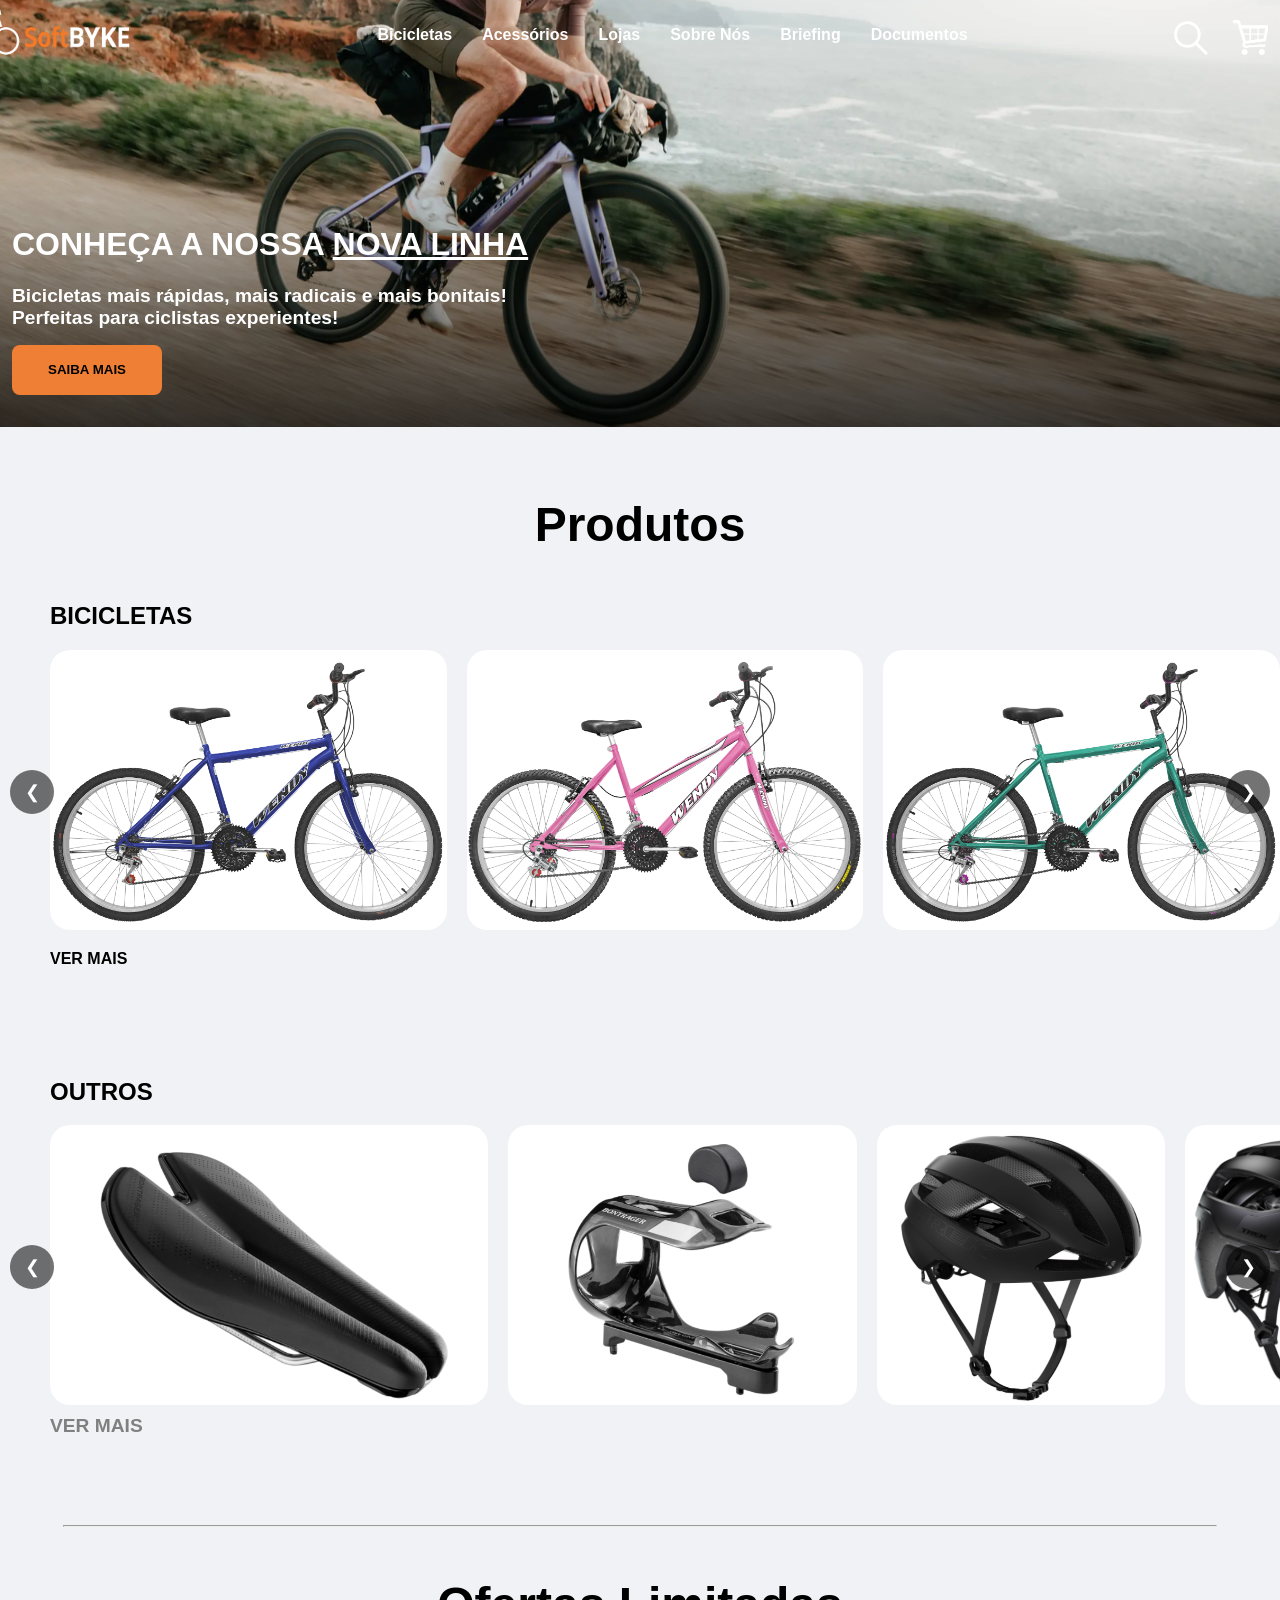
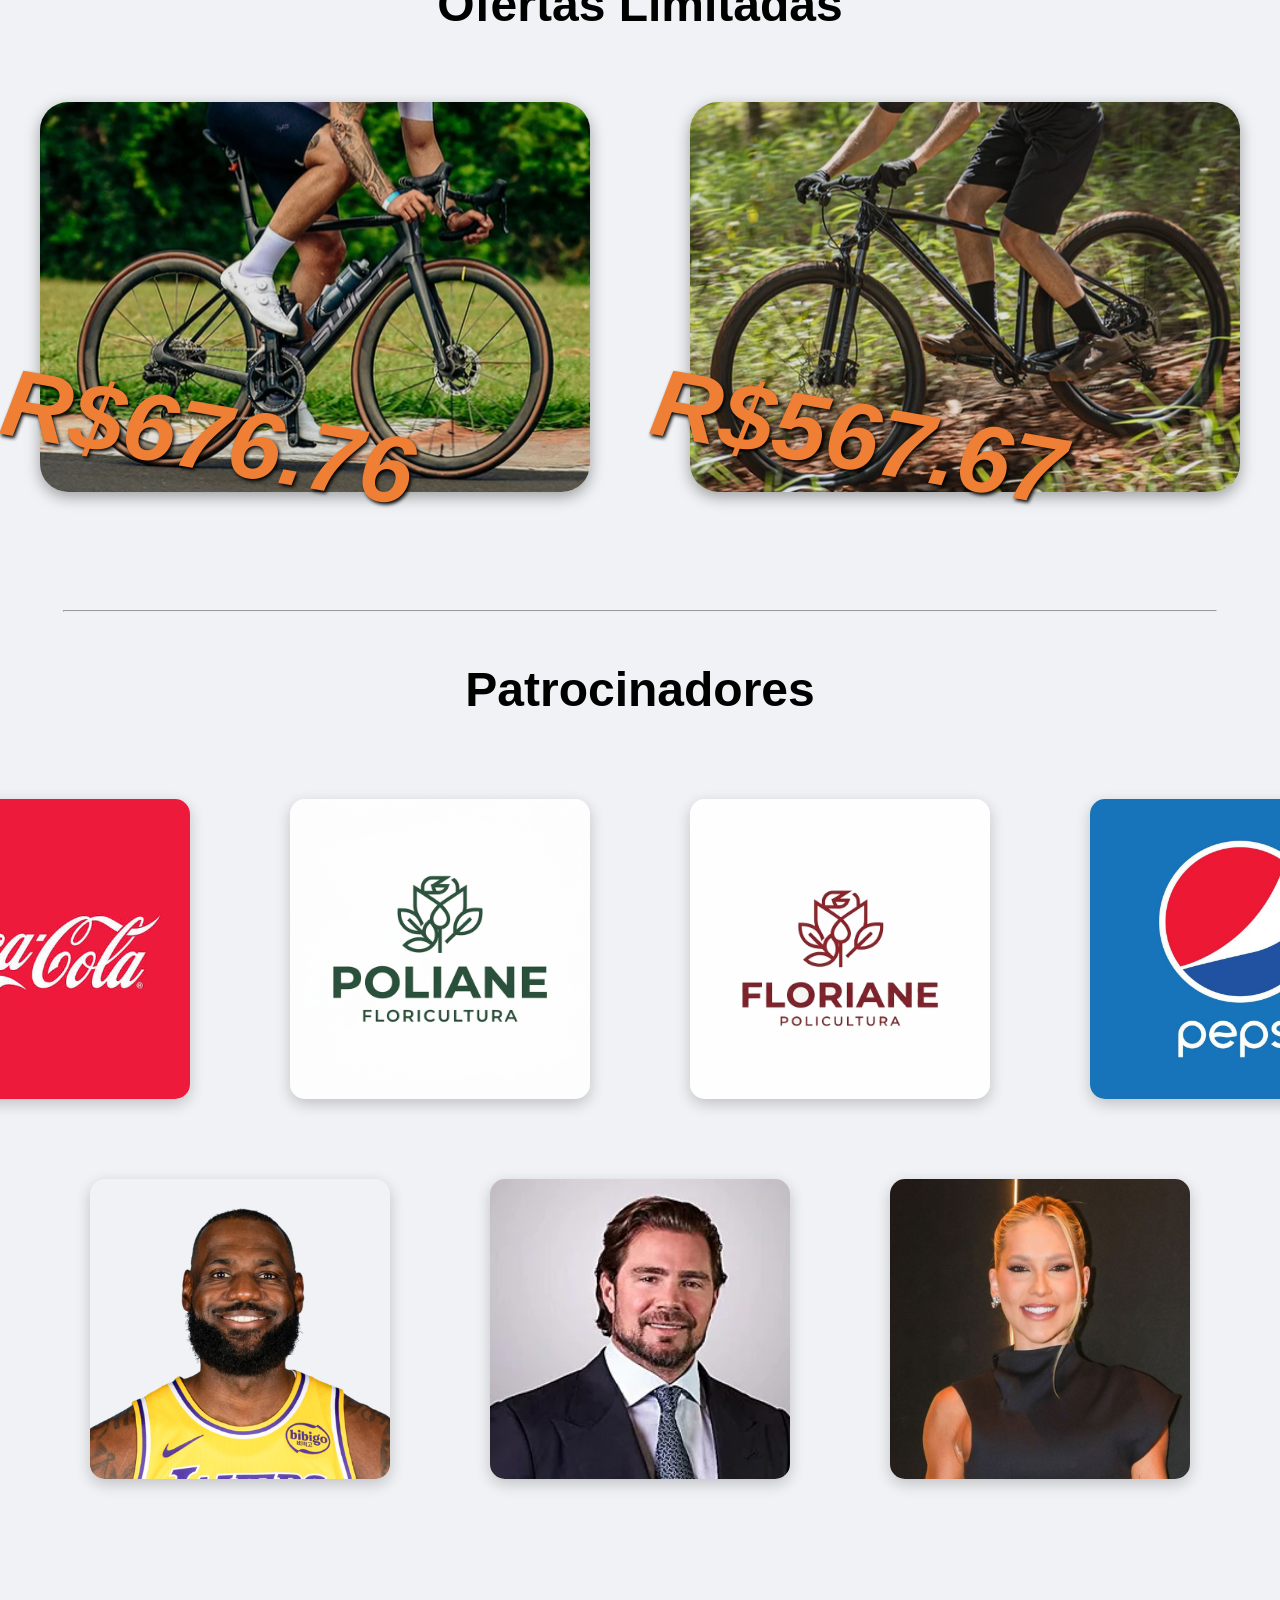
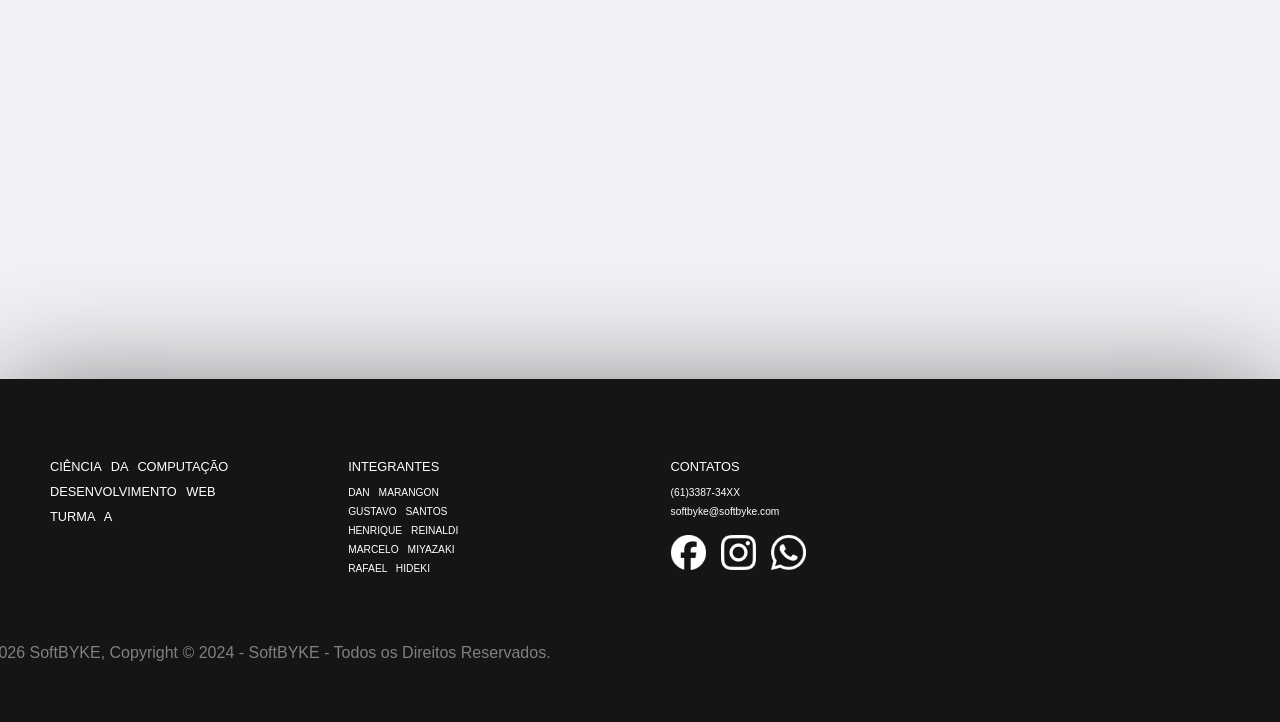
==== commit 82942e87: "Adicionando funcionaldiade para o botao VER MAIS" ====
--- a/index.html
+++ b/index.html
@@ -82,7 +82,8 @@
                     <button class="seta seta-direita" aria-label="Ver proximas bicicletas"
                         onclick="rolar_vitrine(1)">&#10095;</button>
                 </div>
-                <h2>VER MAIS</h2>
+                <b><a href="bicicletas.html" class="ver-mais">VER MAIS</a></b>
+
 
             </section>
 
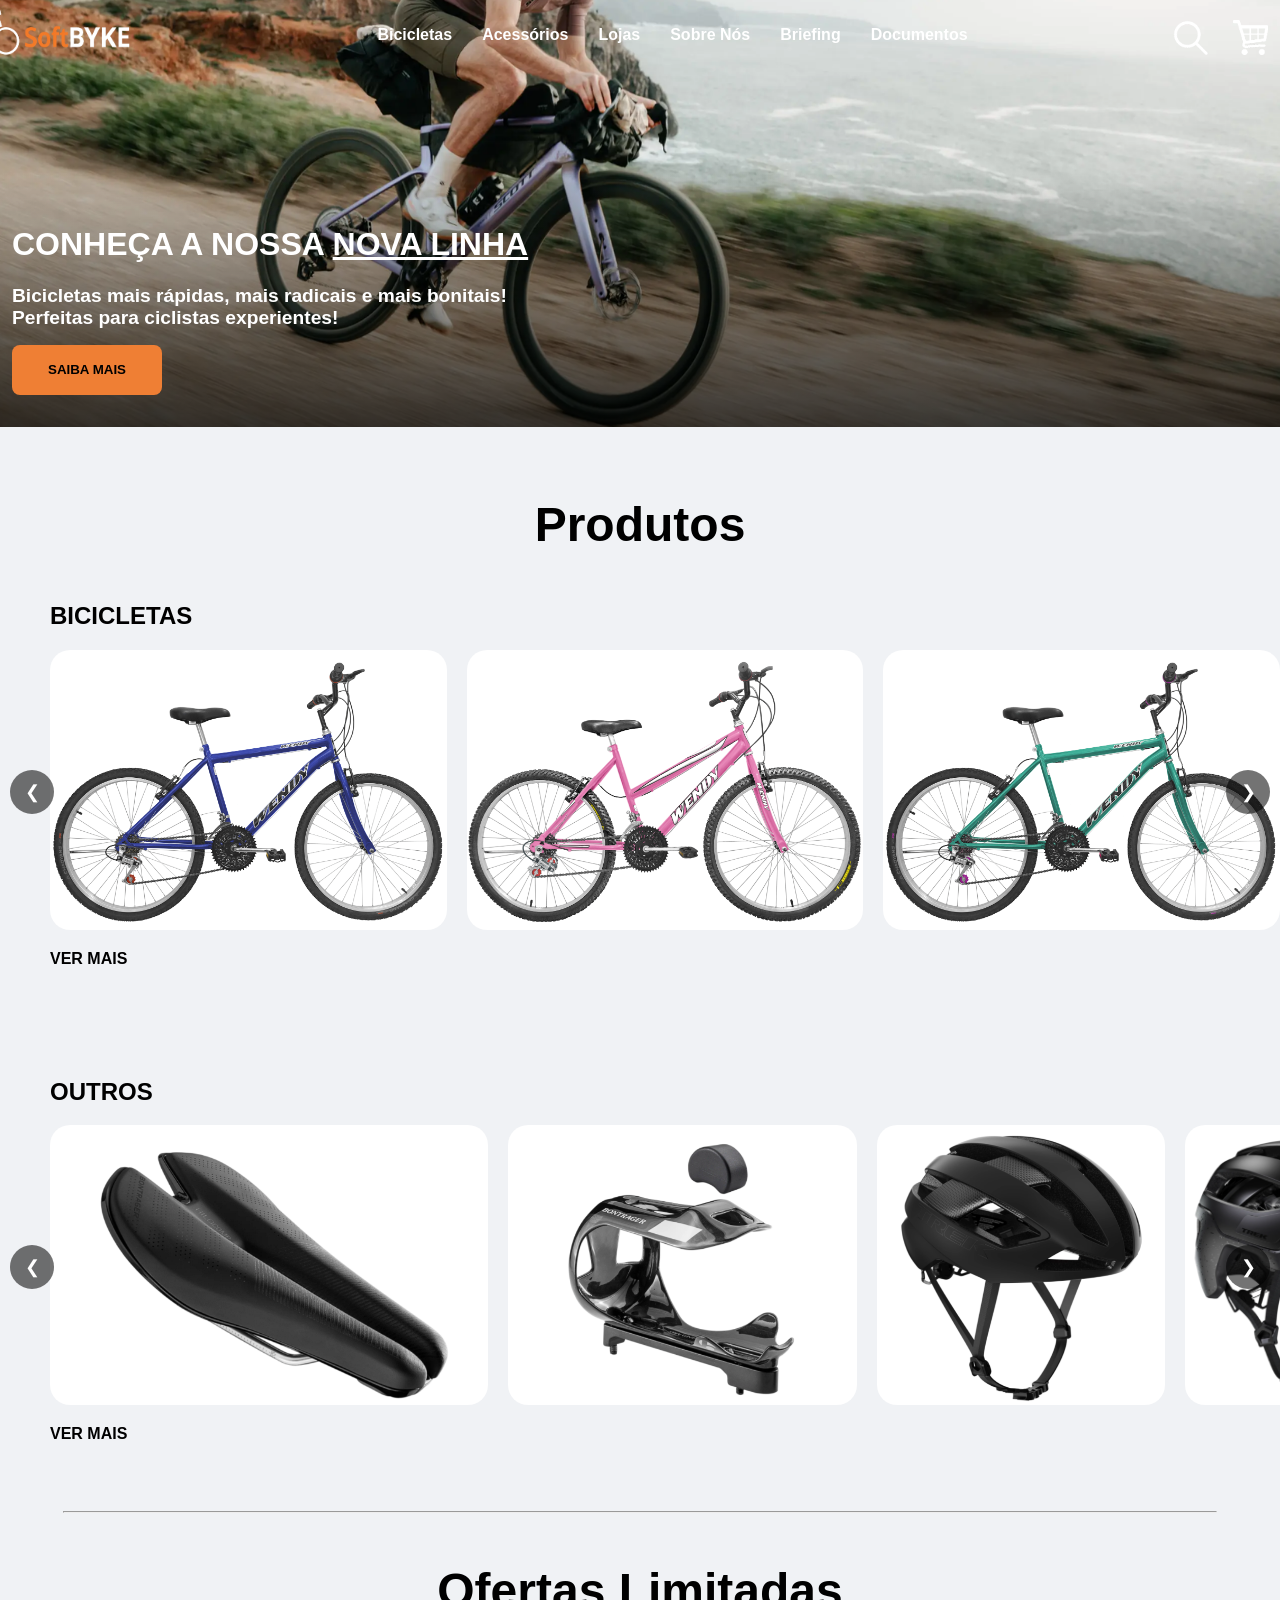
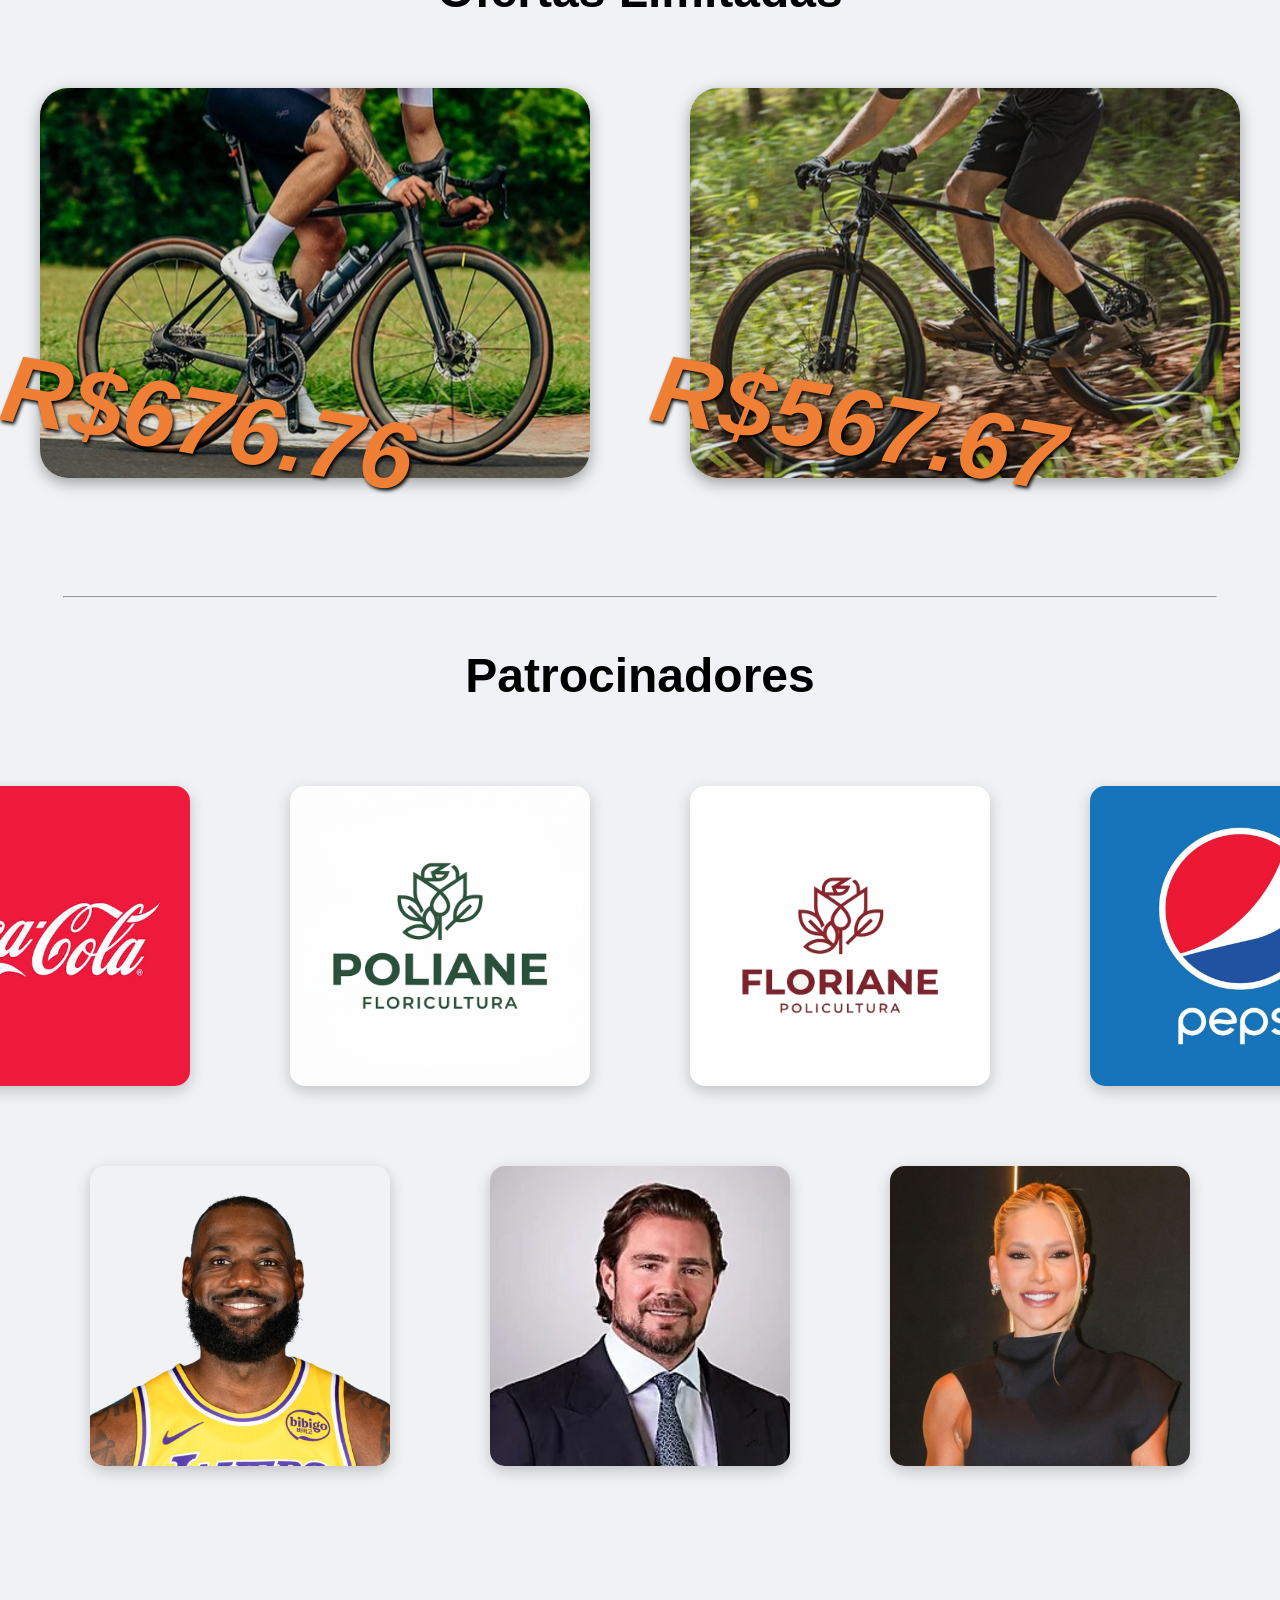
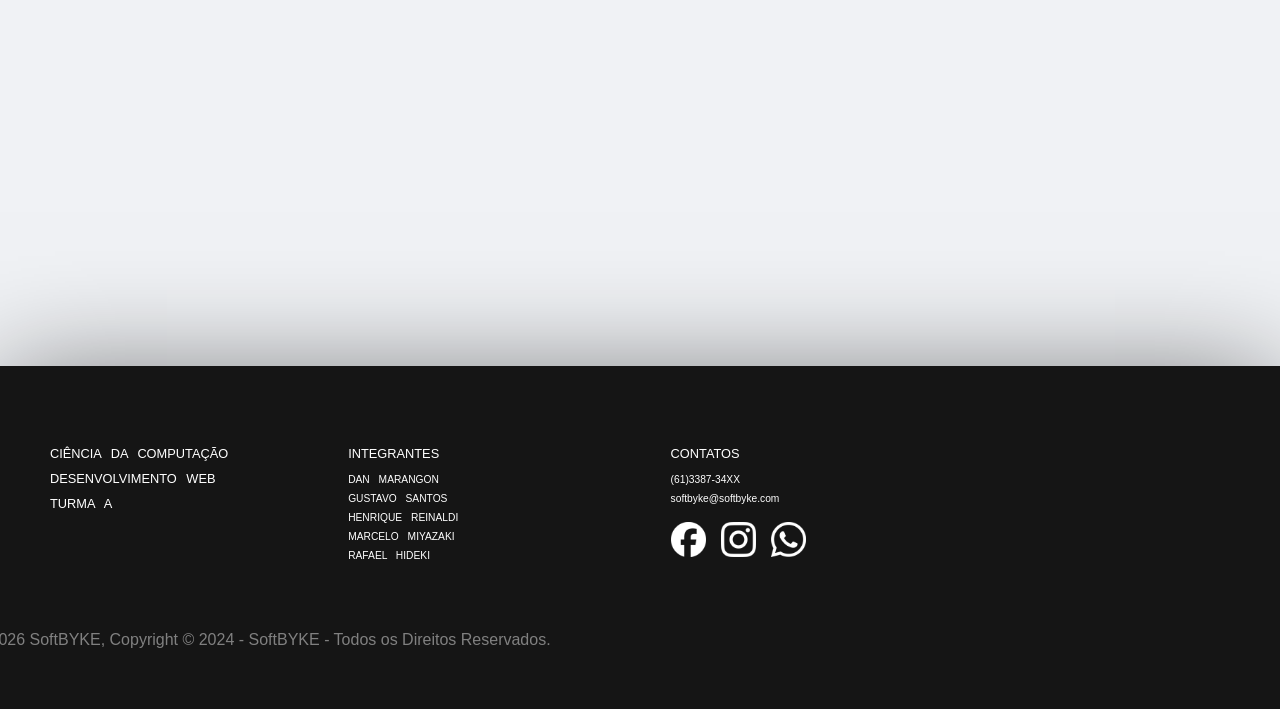
==== commit 6e50edd6: "adicionando funcionalidade botão ver mais dos outros" ====
--- a/index.html
+++ b/index.html
@@ -105,7 +105,7 @@
                     <button class="seta seta-direita" aria-label="Ver proximas pecas"
                         onclick="rolar_vitrine(3)">&#10095;</button>
                 </div>
-                <h3>VER MAIS</h2>
+                <b><a href="acessorios.html" class="ver-mais">VER MAIS</a></b>
 
             </section>
         </div><!-- FINAL DOS PRODUTOS -->
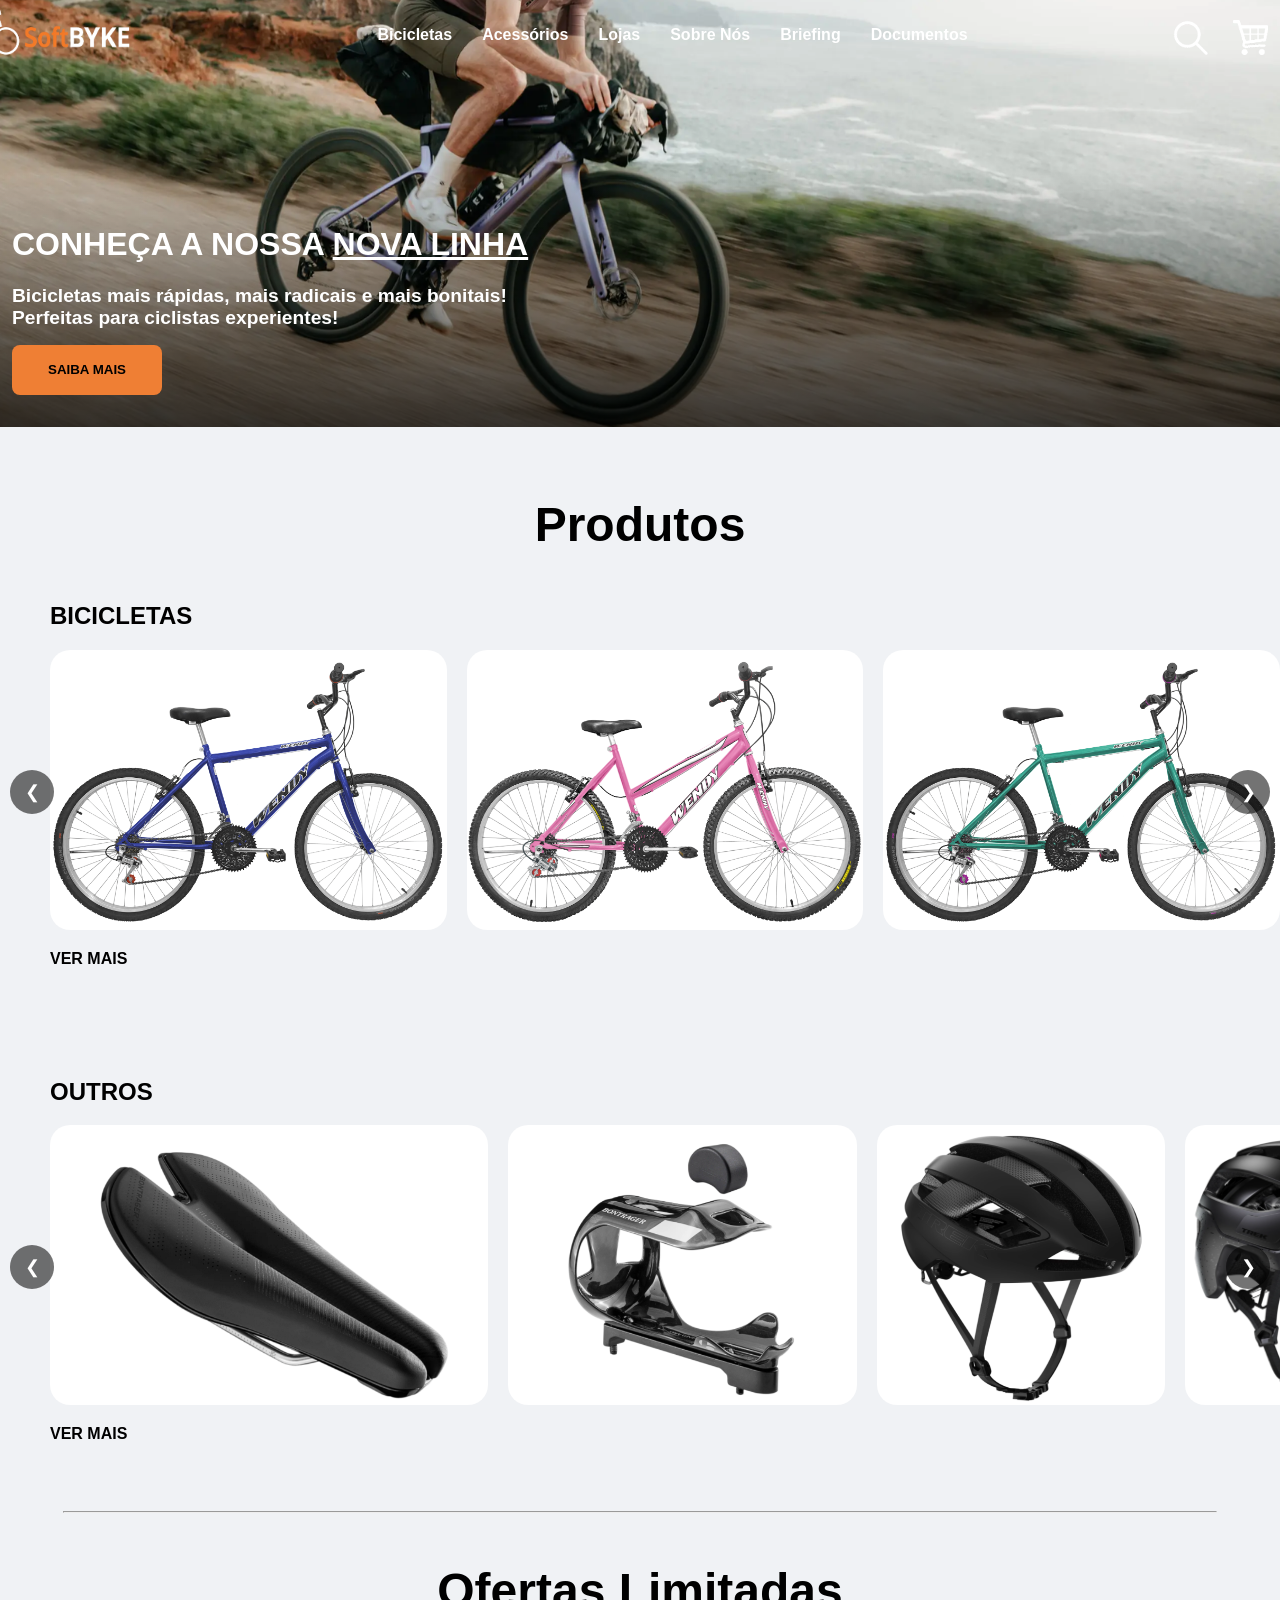
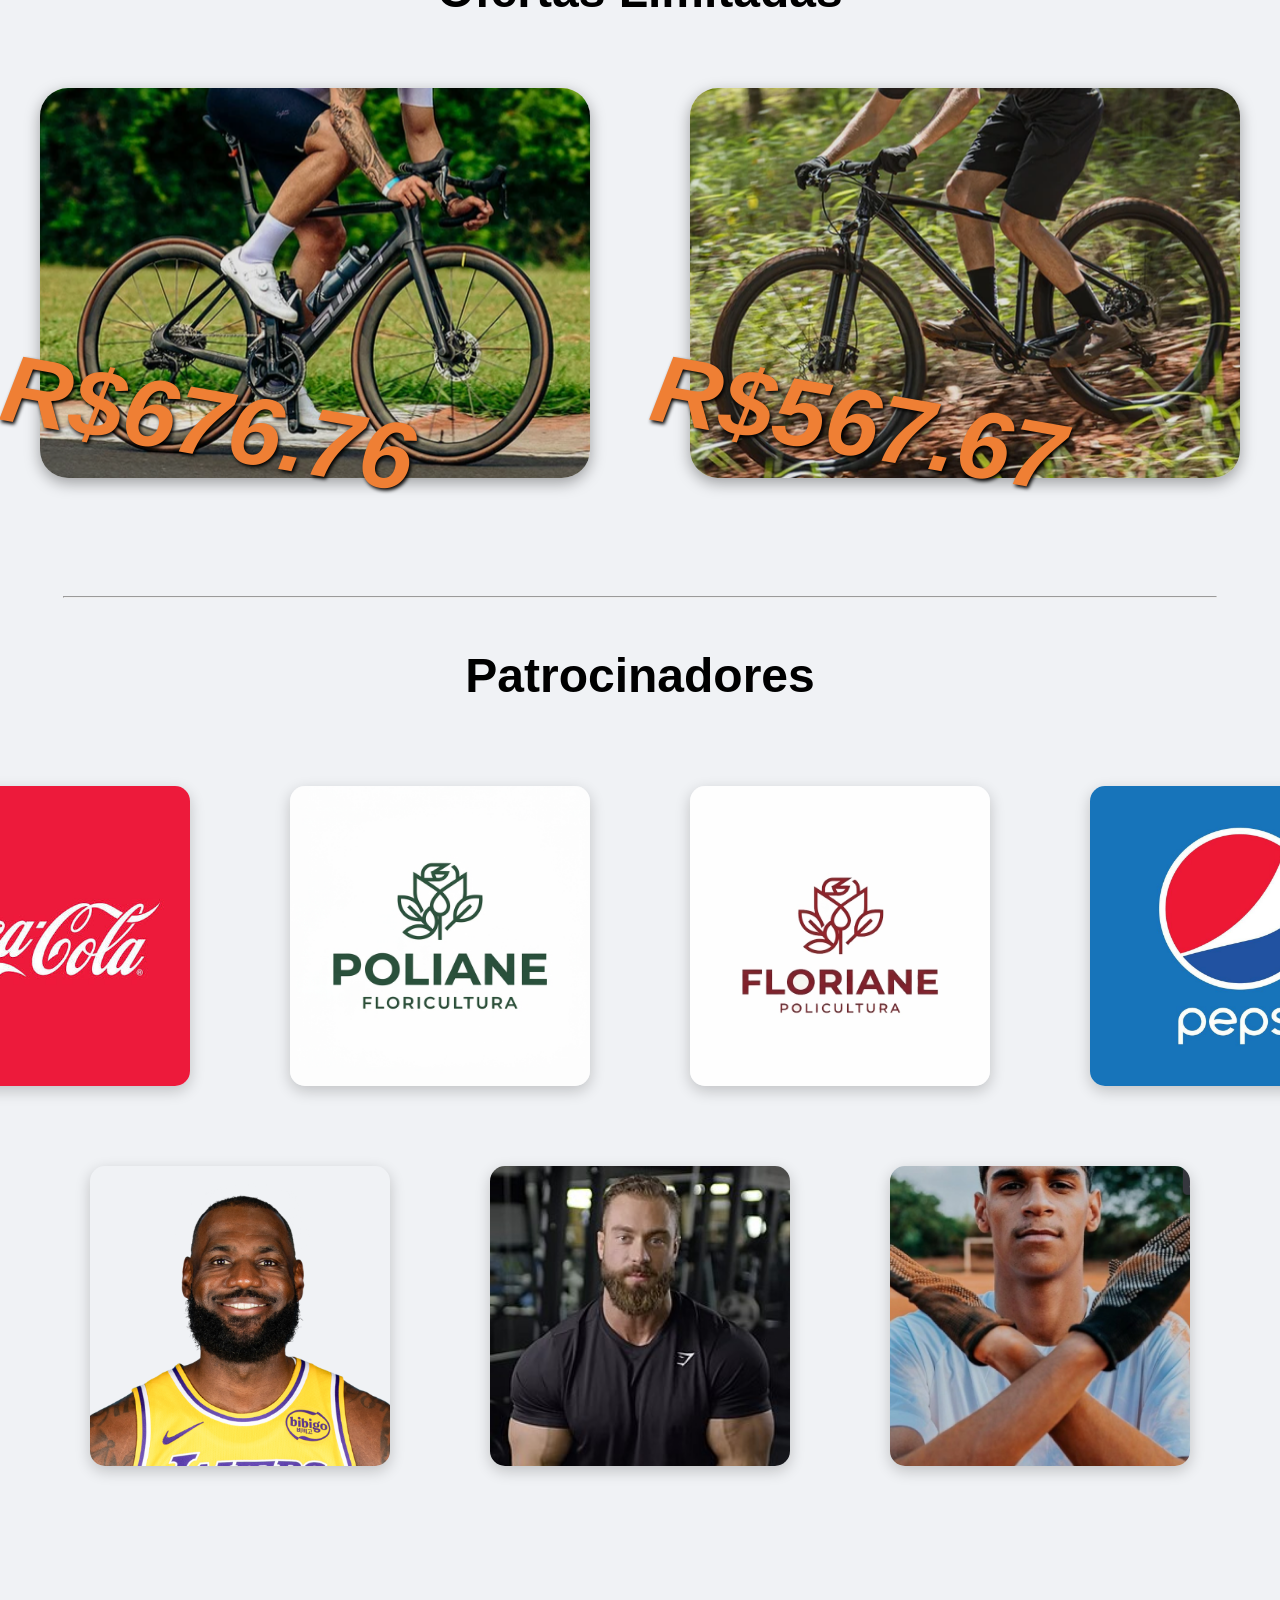
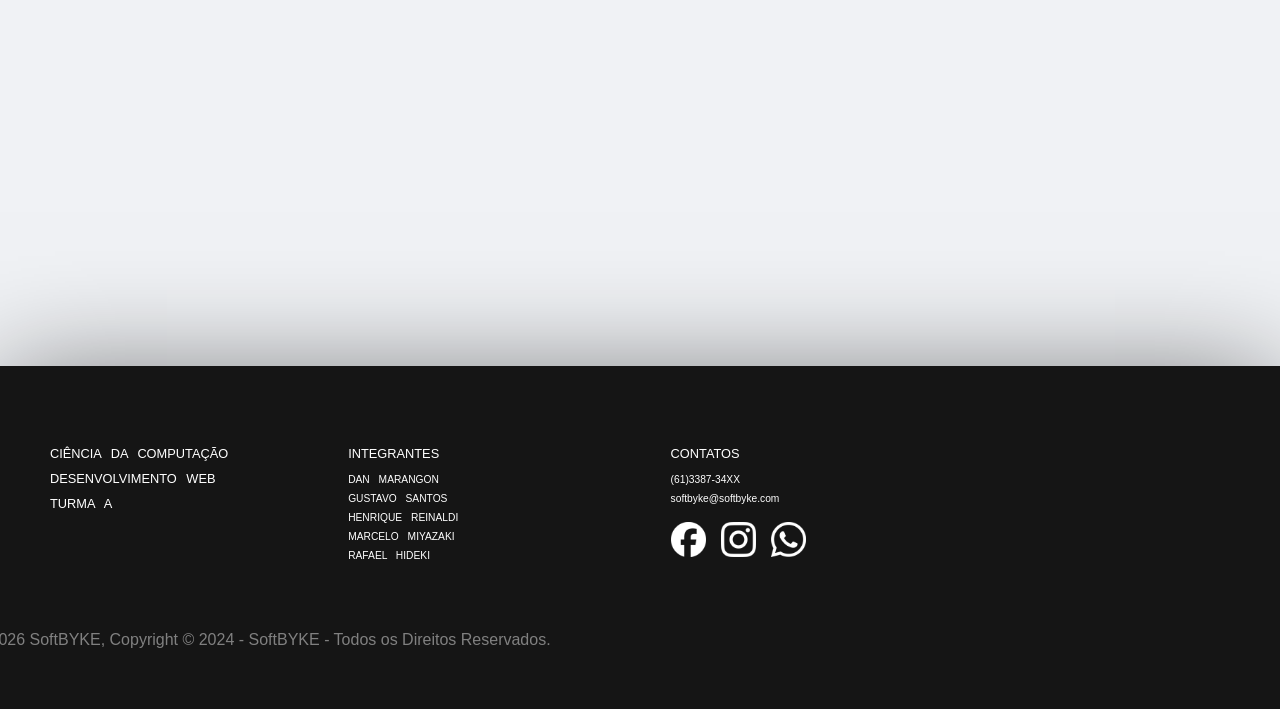
==== commit 82474429: "troca de spondssores" ====
--- a/index.html
+++ b/index.html
@@ -42,7 +42,7 @@
             <nav id="icons-header">
                 <div id="search"></div>
                 <div id="shop"></div>
-                <div id="profile"></div>
+                <a href="login.html"><div id="profile"></div></a>
             </nav>
         </div>
     </header>
@@ -159,12 +159,12 @@
                 <a href="https://www.instagram.com/kingjames/" target="_blank">
                     <div id="lebon"></div>
                 </a>
-                <a href="https://noticias.uol.com.br/politica/ultimas-noticias/2026/09/09/dino-mendonca-vorcaro-policia-federal.ghtm"
+                <a href="https://www.instagram.com/cbum/?hl=pt-br"
                     target="_blank">
-                    <div id="vorcaro"></div>
-                </a>
-                <a href="https://www.instagram.com/virginia/?hl=pt-br" target="_blank">
-                    <div id="virginia"></div>
+                    <div id="cbum"></div>
+                </a>
+                <a href="https://www.youtube.com/@LUVADEPEDREIRO" target="_blank">
+                    <div id="receba"></div>
                 </a>
             </div>
         </div><!-- FINAL DOS PATROCINADORES -->
--- a/css/index.css
+++ b/css/index.css
@@ -413,19 +413,19 @@
     border-radius: 15px;
     box-shadow: rgba(0, 0, 0, 0.2) 0px 5px 15px;
 }
-#vorcaro{
-    width: 300px;
-    height: 300px;
-    background-image: url(../fotos/sponsor/vorcaro.jpg);
+#receba{
+    width: 300px;
+    height: 300px;
+    background-image: url(../fotos/sponsor/receba.png);
     background-size: cover;
     background-position: top;
     border-radius: 15px;
     box-shadow: rgba(0, 0, 0, 0.2) 0px 5px 15px;
 }
-#virginia{
-    width: 300px;
-    height: 300px;
-    background-image: url(../fotos/sponsor/virginia.jpg);
+#cbum{
+    width: 300px;
+    height: 300px;
+    background-image: url(../fotos/sponsor/cbum.jpg);
     background-size: cover;
     background-position: top;
     border-radius: 15px;
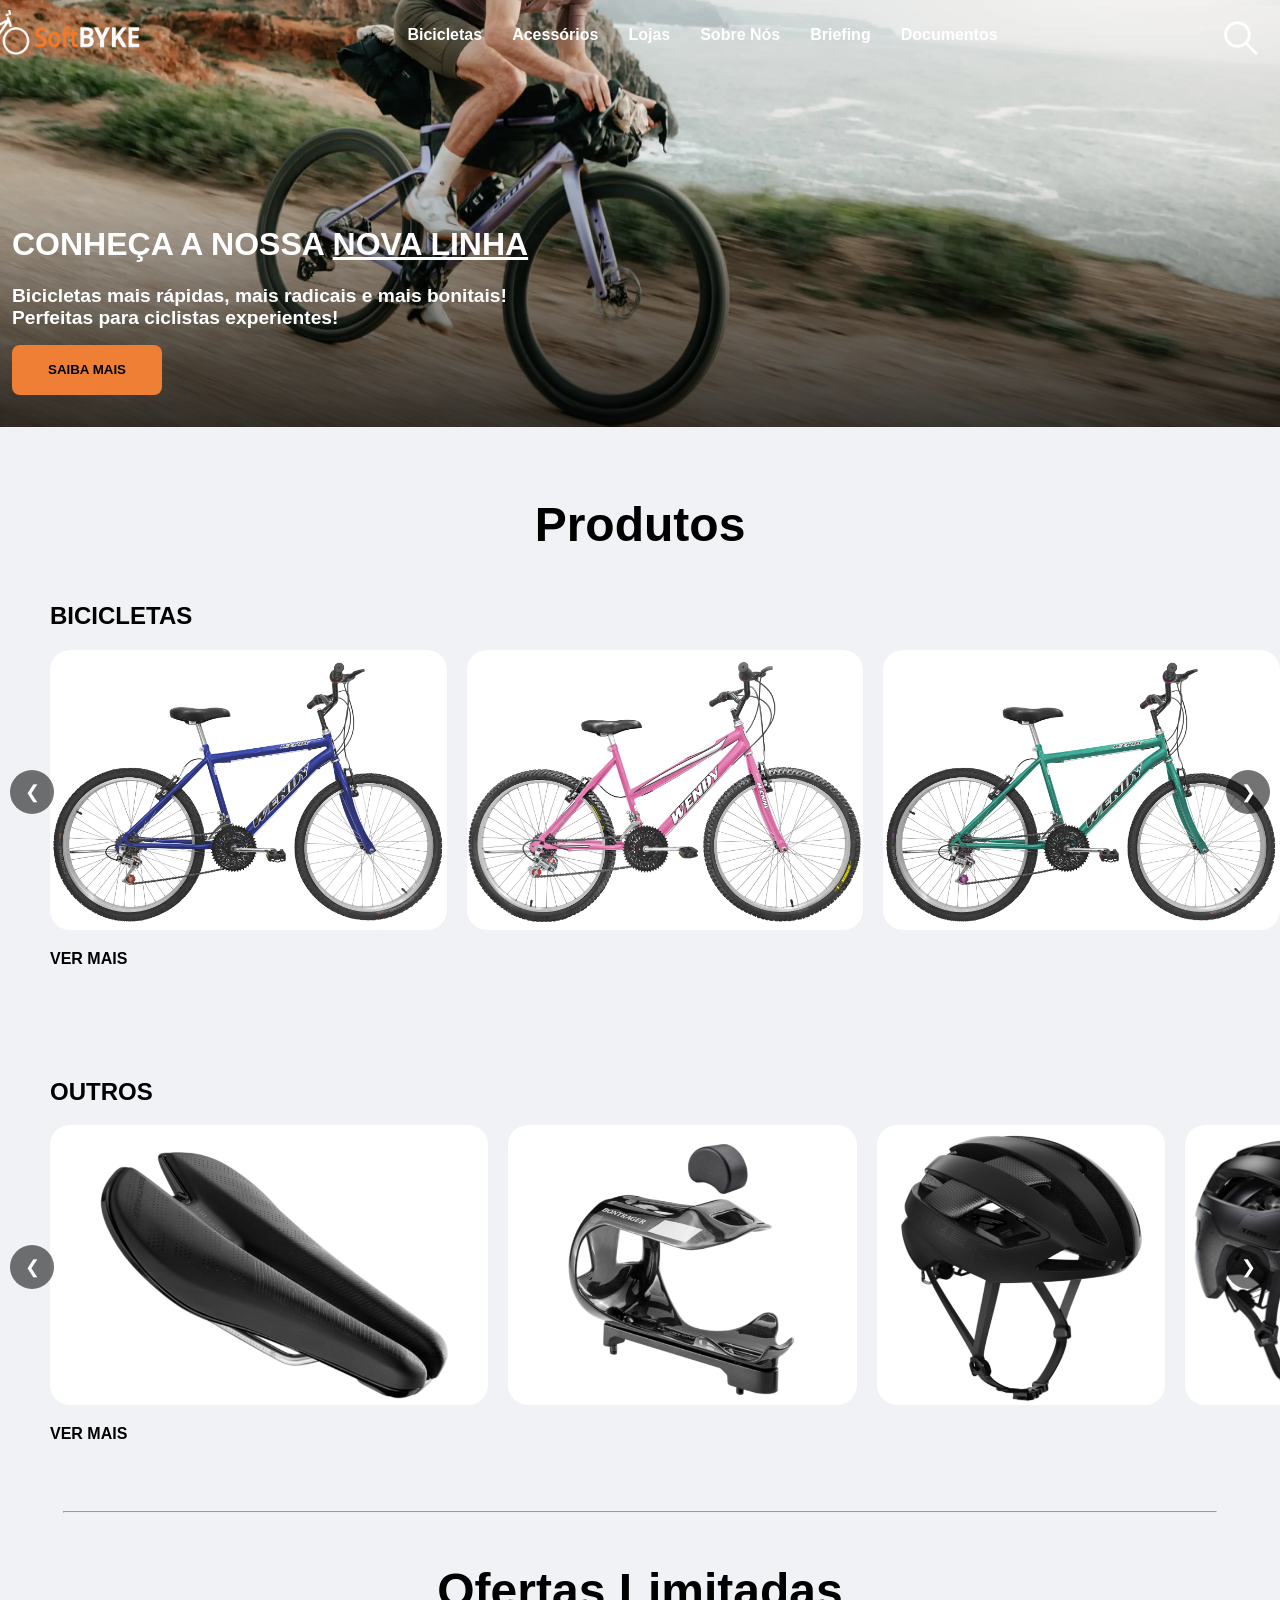
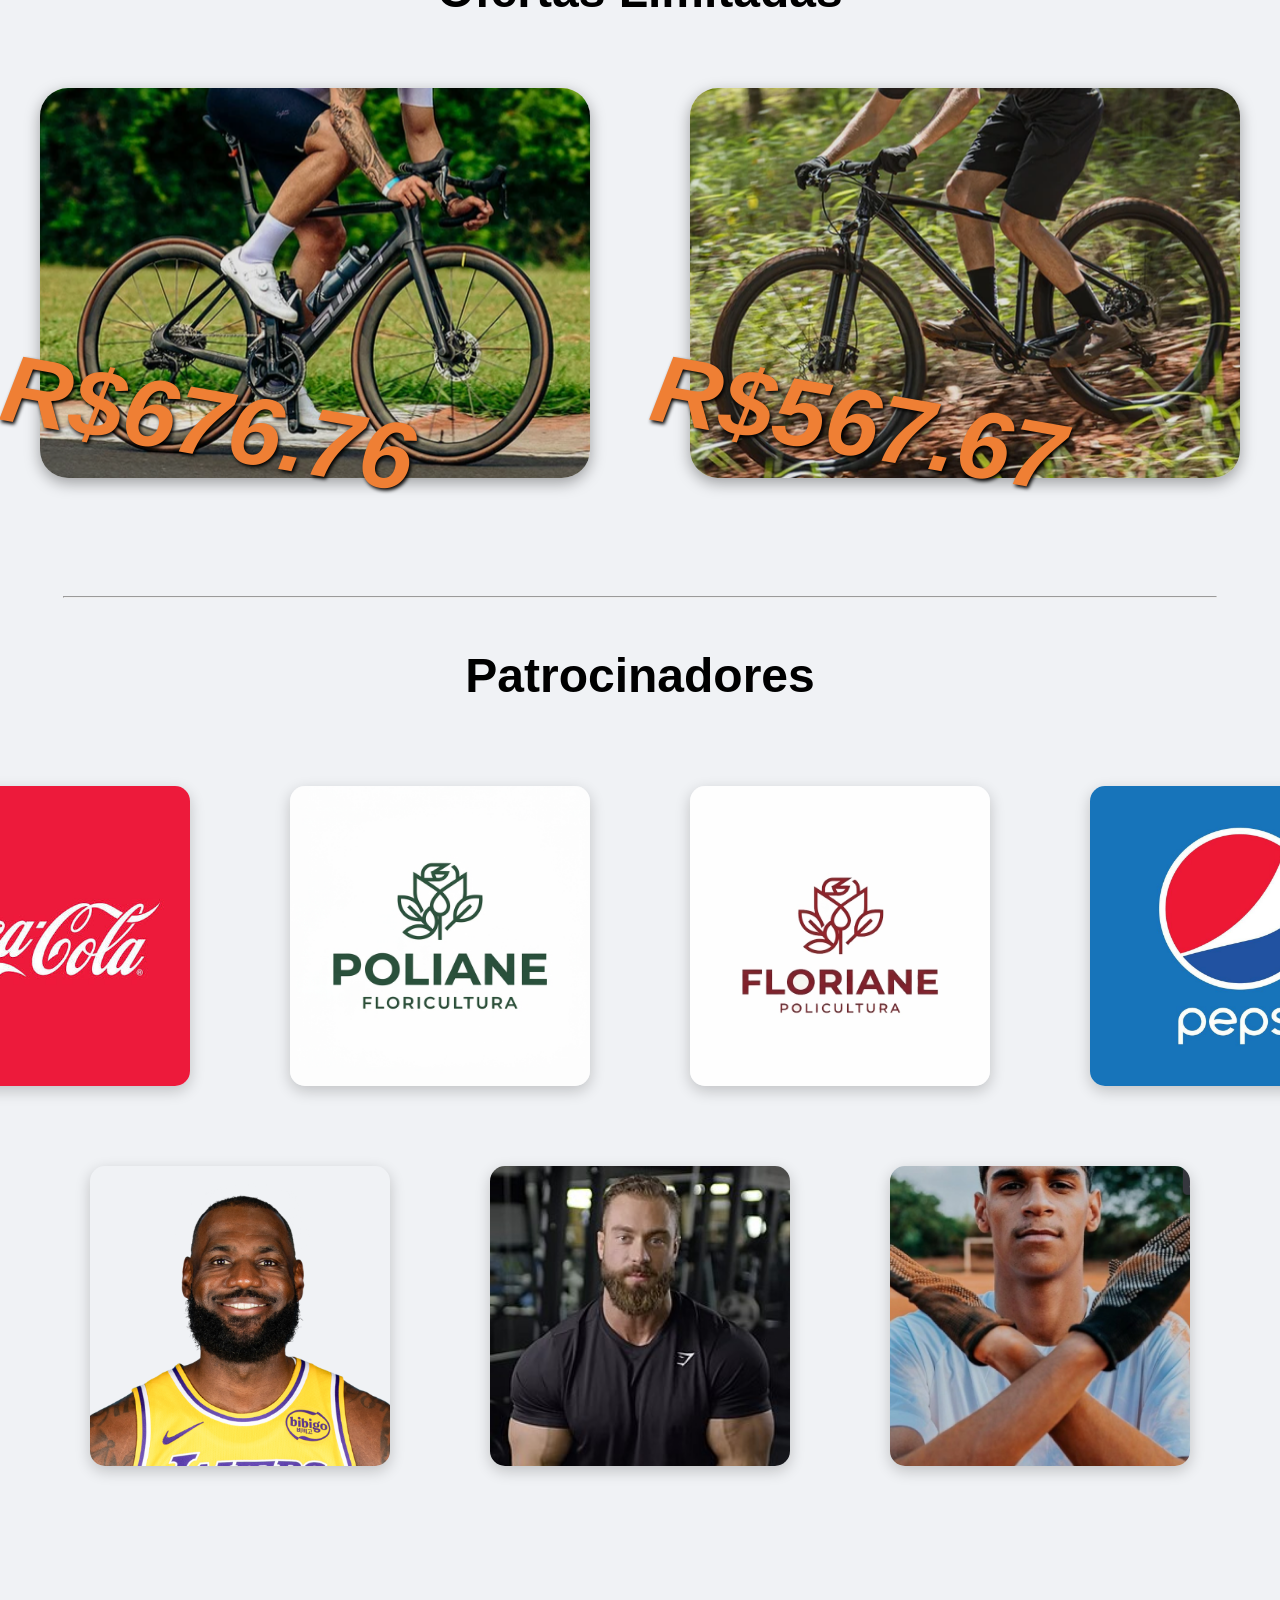
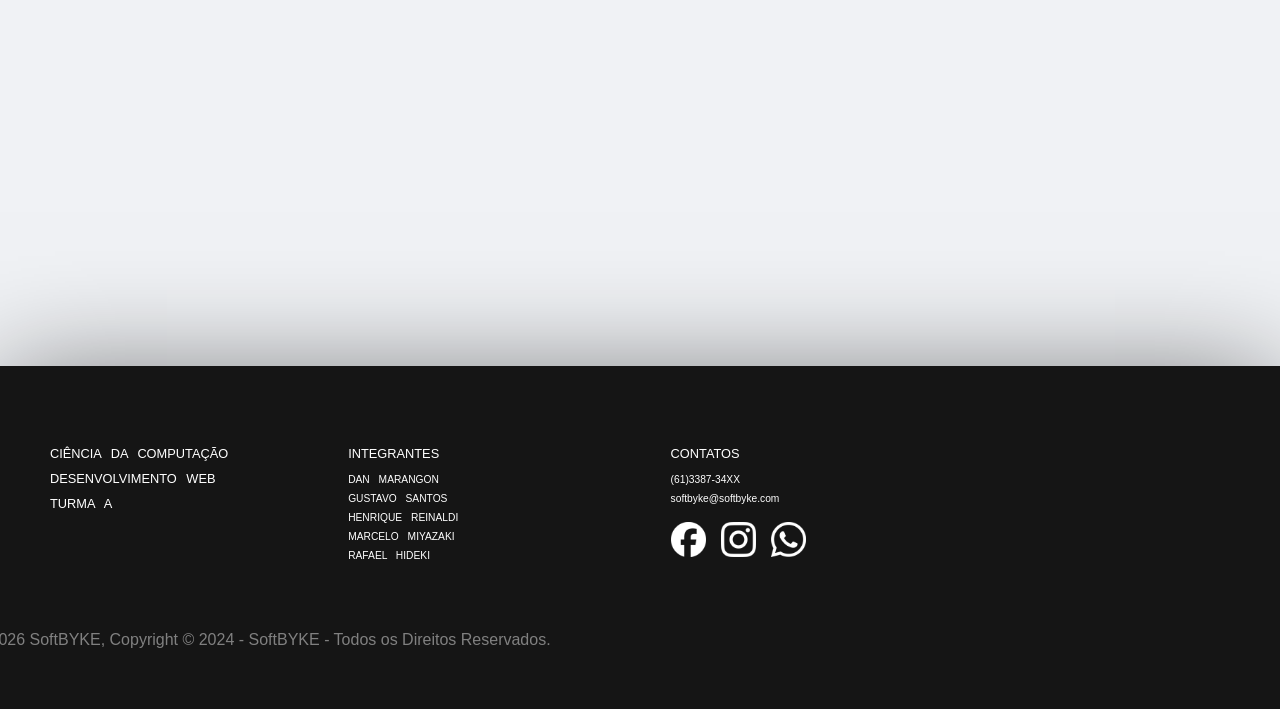
==== commit d7469a15: "botoes para pagina de busca funcionando + remoção do icone shop + documentos finalizado" ====
--- a/index.html
+++ b/index.html
@@ -40,8 +40,7 @@
 
             </nav>
             <nav id="icons-header">
-                <div id="search"></div>
-                <div id="shop"></div>
+                <a href="busca.html"><div id="search"></div></a>
                 <a href="login.html"><div id="profile"></div></a>
             </nav>
         </div>
--- a/css/index.css
+++ b/css/index.css
@@ -64,15 +64,7 @@
     gap: 25px;
     margin: 10px -150px 10px 0px;
 }
-#shop{
-    width: 35px;
-    height: 35px;
-    background-image: url(../fotos/icons/shop-white.png);
-    background-size: cover;
-    background-position: center;
-
-    transition: background-image 0.3s ease-in-out;
-}
+
 #profile{
     width: 35px;
     height: 35px;
